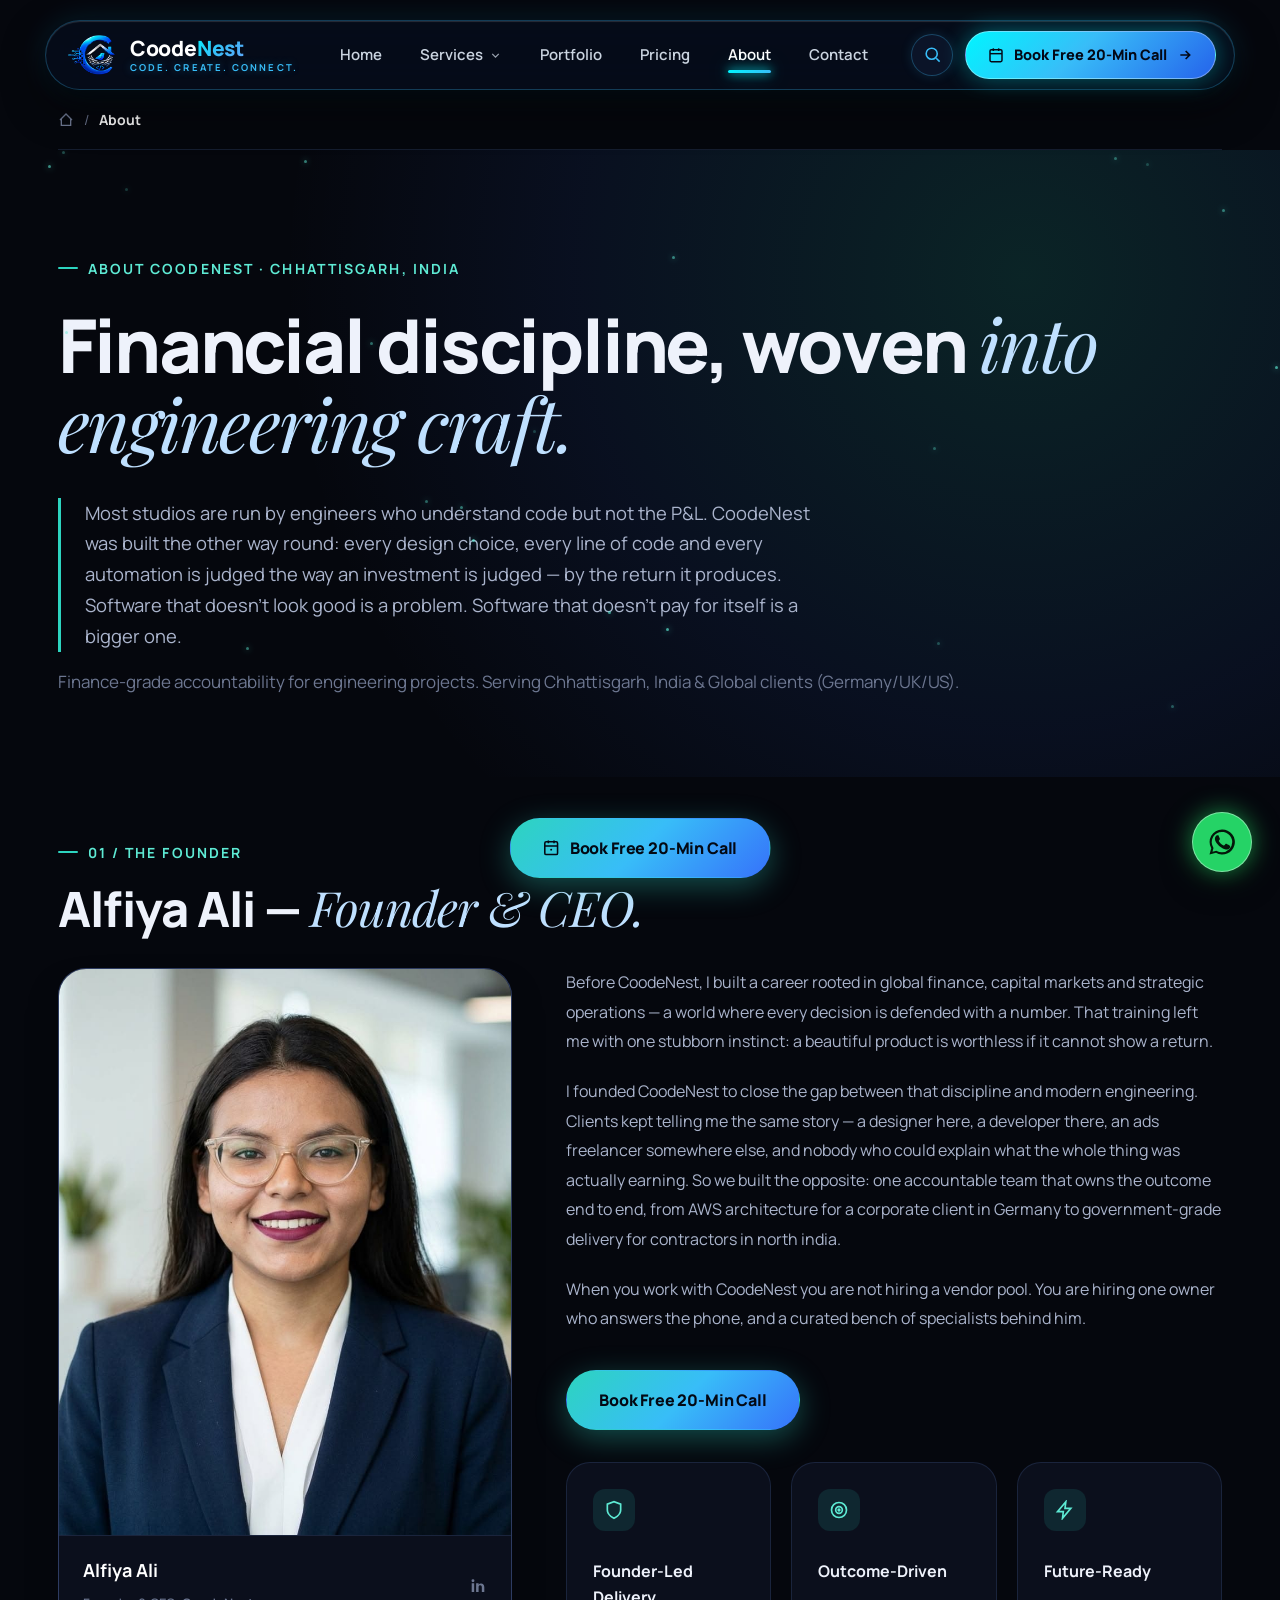
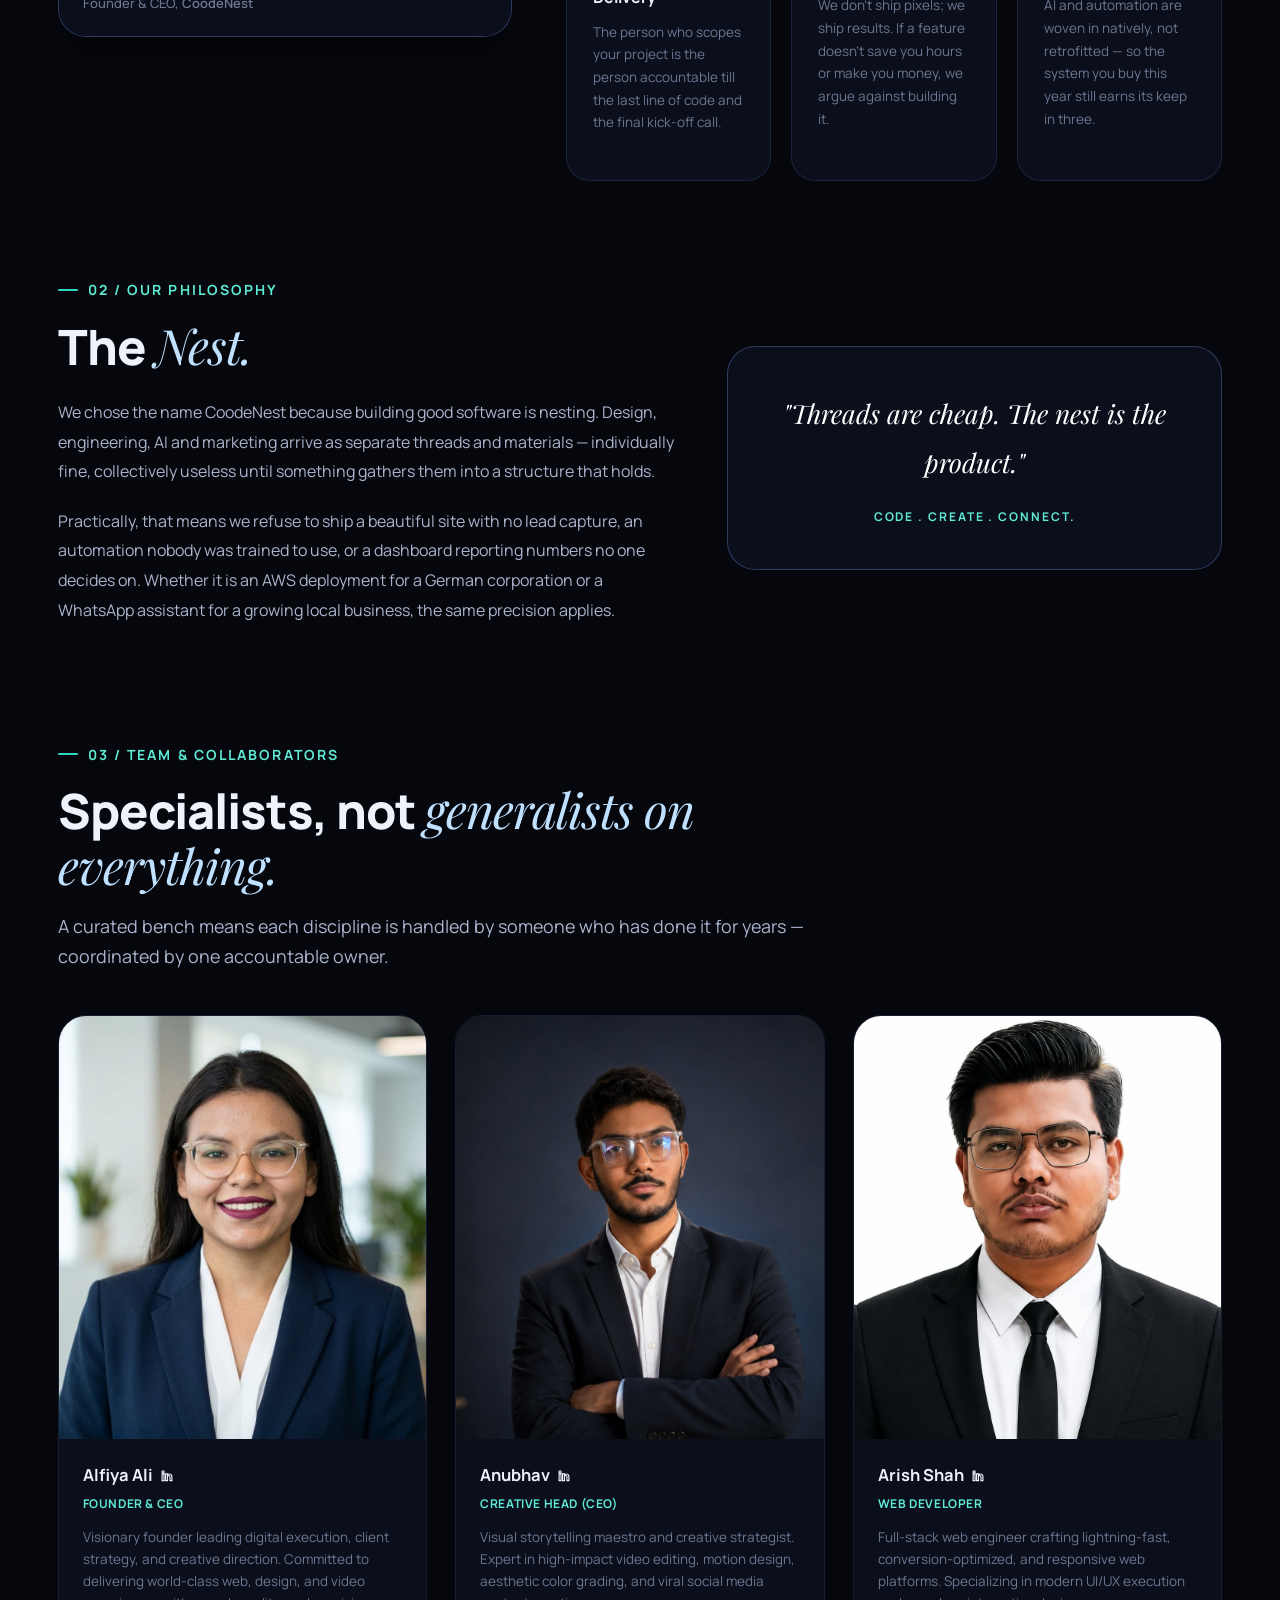
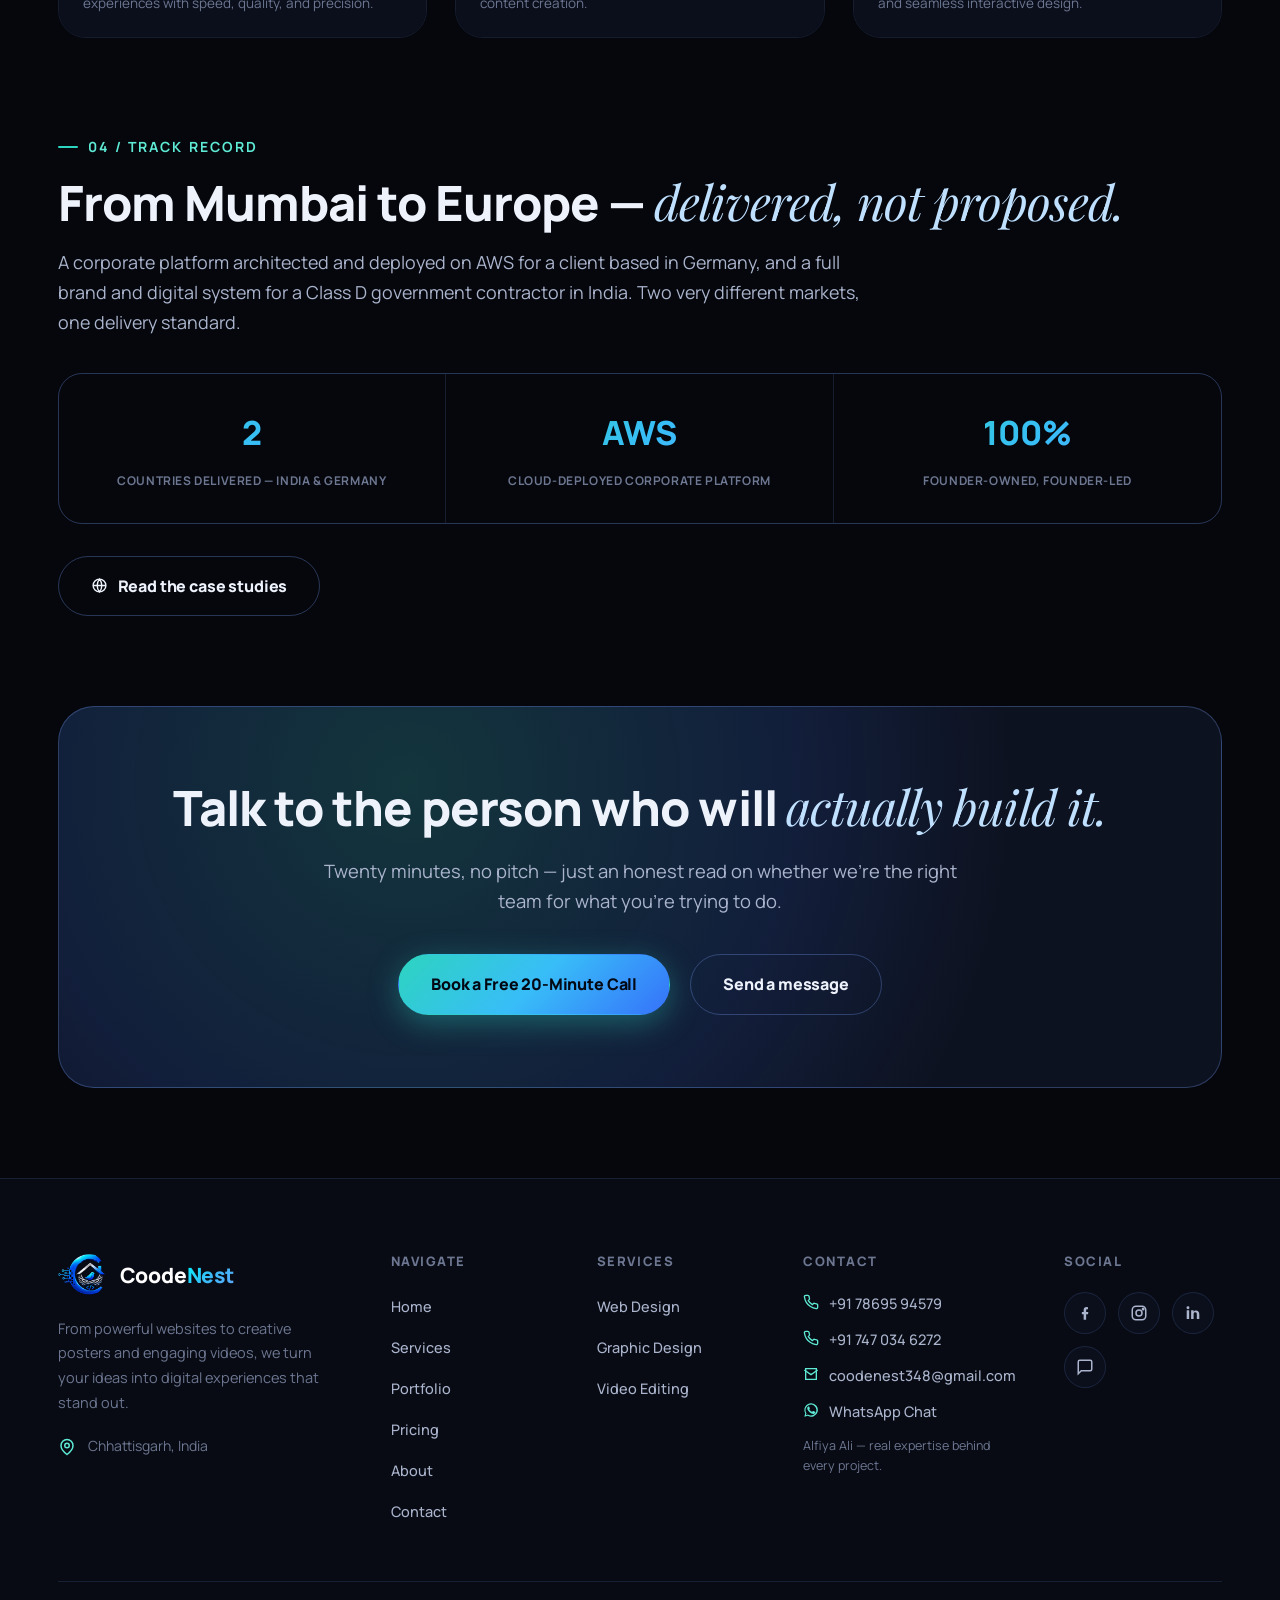
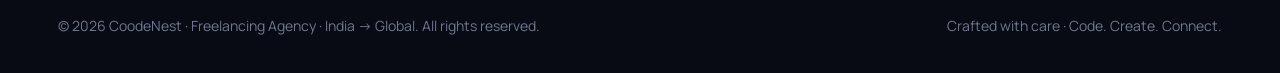
==== about.html @ 44c56052 "feat: complete modern agency website with 3 core services and responsive design" ====
<!DOCTYPE html>
<html lang="en">
<head>
<meta charset="UTF-8">
<meta name="viewport" content="width=device-width, initial-scale=1.0">
<title>About — CoodeNest</title>
<meta name="description" content="Financial discipline, woven into engineering craft. Meet the founder and the team behind CoodeNest.">
<link rel="icon" href="data:image/svg+xml,<svg xmlns=%22http://www.w3.org/2000/svg%22 viewBox=%220 0 120 120%22><circle cx=%2260%22 cy=%2260%22 r=%2254%22 fill=%22%23070b16%22 stroke=%22%233672fa%22 stroke-width=%224%22/><path d=%22M36 62 L60 42 L84 62%22 stroke=%22%23d7e3f7%22 stroke-width=%228%22 fill=%22none%22 stroke-linecap=%22round%22 stroke-linejoin=%22round%22/></svg>">
<link rel="stylesheet" href="css/style.css?v=18.0">
<link rel="stylesheet" href="css/pages.css?v=18.0">
</head>
<body>

<header class="site-header">
  <div class="nav-row">
    <a href="index.html" class="brand">
      <img src="images/navbarcircular-logo.png" alt="CoodeNest Logo" class="brand-logo-img">
      <span class="brand-text">
        <span class="name">Coode<b>Nest</b></span>
        <span class="tagline">CODE. CREATE. CONNECT.</span>
      </span>
    </a>

    <nav class="main-nav">
      <ul>
        <li><a href="index.html" class="nav-link">Home</a></li>

        <li class="has-mega">
          <a href="services.html" class="nav-link">Services
            <svg viewBox="0 0 24 24" fill="none" stroke="currentColor" stroke-width="2.4"><path d="M6 9l6 6 6-6"/></svg>
          </a>
          <div class="mega-panel">
            <div class="mega-grid">
              <a class="mega-item" href="services.html#web-design">
                <span class="ic"><svg viewBox="0 0 24 24" fill="none" stroke="currentColor" stroke-width="2"><rect x="2" y="3" width="20" height="14" rx="2"/><line x1="8" y1="21" x2="16" y2="21"/><line x1="12" y1="17" x2="12" y2="21"/><path d="M7 8h4M7 11h2"/><rect x="14" y="7" width="4" height="6" rx="1"/></svg></span>
                <span class="txt"><strong>Web Design</strong><span>Fast, modern, responsive websites</span></span>
              </a>
              <a class="mega-item" href="services.html#graphic-design">
                <span class="ic"><svg viewBox="0 0 24 24" fill="none" stroke="currentColor" stroke-width="2"><path d="M12 19l7-7 3 3-7 7-3-3z"/><path d="M18 13l-1.5-7.5L2 2l3.5 14.5L13 18l5-5z"/><path d="M2 2l7.586 7.586"/><circle cx="11" cy="11" r="2"/></svg></span>
                <span class="txt"><strong>Graphic Design</strong><span>Logos, banners, posters &amp; branding</span></span>
              </a>
              <a class="mega-item" href="services.html#video-editing">
                <span class="ic"><svg viewBox="0 0 24 24" fill="none" stroke="currentColor" stroke-width="2"><rect x="2" y="4" width="20" height="16" rx="3"/><path d="M2 9h20M2 14h20M7 4v5M12 4v5M17 4v5M10 12l5 3-5 3v-6z"/></svg></span>
                <span class="txt"><strong>Video Editing</strong><span>Reels, YouTube edits &amp; animations</span></span>
              </a>
            </div>
          </div>
        </li>

        <li><a href="portfolio.html" class="nav-link">Portfolio</a></li>
        <li><a href="pricing.html" class="nav-link">Pricing</a></li>

        <li><a href="about.html" class="nav-link active">About</a></li>
        <li><a href="contact.html" class="nav-link">Contact</a></li>
      </ul>
    </nav>

    <div class="nav-actions">
      <button class="icon-btn" data-search-trigger aria-label="Search">
        <svg viewBox="0 0 24 24" fill="none" stroke="currentColor" stroke-width="2"><circle cx="11" cy="11" r="7"/><path d="M21 21l-4.3-4.3"/></svg>
      </button>
      <a href="contact.html#book" class="nav-cta-btn desktop-only" data-book-trigger>
        <svg viewBox="0 0 24 24" fill="none" stroke="currentColor" stroke-width="2.2"><rect x="3" y="4" width="18" height="18" rx="2" ry="2"/><line x1="16" y1="2" x2="16" y2="6"/><line x1="8" y1="2" x2="8" y2="6"/><line x1="3" y1="10" x2="21" y2="10"/></svg>
        <span>Book Free 20-Min Call</span>
        <svg viewBox="0 0 24 24" fill="none" stroke="currentColor" stroke-width="2.5"><path d="M5 12h14M13 6l6 6-6 6"/></svg>
      </a>
      <button class="hamburger" aria-label="Open menu">
        <svg viewBox="0 0 24 24" fill="none" stroke="currentColor" stroke-width="2.2"><path d="M4 7h16M4 12h16M4 17h16"/></svg>
      </button>
    </div>
  </div>
</header>

<!-- Mobile drawer -->
<div class="mobile-drawer">
  <div class="mobile-drawer-panel">
    <div class="flex" style="justify-content:space-between;align-items:center;">
      <span class="brand-text"><span class="name">Coode<b>Nest</b></span></span>
      <button class="close-drawer icon-btn" aria-label="Close menu">
        <svg viewBox="0 0 24 24" fill="none" stroke="currentColor" stroke-width="2.2"><path d="M6 6l12 12M18 6L6 18"/></svg>
      </button>
    </div>
    <ul>
      <li><a href="index.html" class="top-link">Home</a></li>
      <li><a href="services.html" class="top-link">Services</a></li>
      <li><a href="portfolio.html" class="top-link">Portfolio</a></li>
      <li><a href="pricing.html" class="top-link">Pricing</a></li>
      <li><a href="about.html" class="top-link">About</a></li>
      <li><a href="contact.html" class="top-link">Contact</a></li>
    </ul>
    <a href="contact.html#book" class="btn btn-primary btn-block mt-24" data-book-trigger>Book Free 20-Min Call</a>
  </div>
</div>

<!-- Search overlay -->
<div class="search-overlay">
  <div class="search-box">
    <div class="search-input-row">
      <svg viewBox="0 0 24 24" fill="none" stroke="currentColor" stroke-width="2"><circle cx="11" cy="11" r="7"/><path d="M21 21l-4.3-4.3"/></svg>
      <input type="text" placeholder="Search services, pages, pricing…" autocomplete="off">
      <span class="search-esc">Esc</span>
    </div>
    <div class="search-results"></div>
    <div class="search-empty">No results found. Try “pricing” or “services”.</div>
  </div>
</div>


<main>

<div class="container">
  <div class="breadcrumb">
    <a href="index.html"><svg viewBox="0 0 24 24" fill="none" stroke="currentColor" stroke-width="2"><path d="M3 12l9-9 9 9M5 10v10h14V10"/></svg></a>
    <span>/</span>
    <strong>About</strong>
  </div>
</div>

<section class="page-hero">
  <div class="bg-field"></div>
  <div class="container">
    <div class="eyebrow">About CoodeNest · Chhattisgarh, India</div>
    <h1 class="h1">Financial discipline, woven <span class="accent-italic">into engineering craft.</span></h1>
    <blockquote>Most studios are run by engineers who understand code but not the P&amp;L. CoodeNest was built the other way round: every design choice, every line of code and every automation is judged the way an investment is judged — by the return it produces. Software that doesn't look good is a problem. Software that doesn't pay for itself is a bigger one.</blockquote>
    <p class="muted mt-16">Finance-grade accountability for engineering projects. Serving Chhattisgarh, India &amp; Global clients (Germany/UK/US).</p>
  </div>
</section>

<section class="section-pad" style="padding-top:56px;">
  <div class="container">
    <div class="eyebrow">01 / The Founder</div>
    <h2 class="h2 mt-16">Alfiya Ali — <span class="accent-italic">Founder &amp; CEO.</span></h2>

    <div class="founder-block mt-32">
      <div class="founder-photo">
        <img src="images/founder-ceo.jpeg?v=2" alt="Alfiya Ali — Founder &amp; CEO" class="founder-img">
        <div class="cap">
          <div>
            <strong>Alfiya Ali</strong>
            <span>Founder &amp; CEO, <span style="color:var(--brand-primary); font-weight:600;">CoodeNest</span></span>
          </div>
          <a href="#" aria-label="LinkedIn Profile" style="color:var(--text-mute); display:inline-flex; align-items:center;">
            <svg width="18" height="18" viewBox="0 0 24 24" fill="currentColor"><path d="M6.9 8.4H3.6V20h3.3zM5.3 3a1.9 1.9 0 100 3.9A1.9 1.9 0 005.3 3zM20.4 20v-6.4c0-3.4-1.8-5-4.3-5a3.7 3.7 0 00-3.3 1.8V8.4H9.5S9.6 9.6 9.5 20h3.3v-6.5c0-.3 0-.7.1-.9.3-.7 1-1.5 2.1-1.5 1.5 0 2.1 1.1 2.1 2.8V20z"/></svg>
          </a>
        </div>
      </div>

      <div class="founder-copy">
        <p>Before CoodeNest, I built a career rooted in global finance, capital markets and strategic operations — a world where every decision is defended with a number. That training left me with one stubborn instinct: a beautiful product is worthless if it cannot show a return.</p>
        <p>I founded CoodeNest to close the gap between that discipline and modern engineering. Clients kept telling me the same story — a designer here, a developer there, an ads freelancer somewhere else, and nobody who could explain what the whole thing was actually earning. So we built the opposite: one accountable team that owns the outcome end to end, from AWS architecture for a corporate client in Germany to government-grade delivery for contractors in north india.</p>
        <p>When you work with CoodeNest you are not hiring a vendor pool. You are hiring one owner who answers the phone, and a curated bench of specialists behind him.</p>

        <a href="contact.html#book" class="btn btn-primary mt-16" data-book-trigger>Book Free 20-Min Call</a>

        <div class="founder-mini-cards">
          <div class="card">
            <div class="ic"><svg viewBox="0 0 24 24" fill="none" stroke="currentColor" stroke-width="2"><path d="M12 22s8-4 8-10V5l-8-3-8 3v7c0 6 8 10 8 10z"/></svg></div>
            <h5>Founder-Led Delivery</h5>
            <p>The person who scopes your project is the person accountable till the last line of code and the final kick-off call.</p>
          </div>
          <div class="card">
            <div class="ic"><svg viewBox="0 0 24 24" fill="none" stroke="currentColor" stroke-width="2"><circle cx="12" cy="12" r="9"/><circle cx="12" cy="12" r="4"/><circle cx="12" cy="12" r="1"/></svg></div>
            <h5>Outcome-Driven</h5>
            <p>We don't ship pixels; we ship results. If a feature doesn't save you hours or make you money, we argue against building it.</p>
          </div>
          <div class="card">
            <div class="ic"><svg viewBox="0 0 24 24" fill="none" stroke="currentColor" stroke-width="2"><path d="M13 2L3 14h7l-1 8 10-12h-7l1-8z"/></svg></div>
            <h5>Future-Ready</h5>
            <p>AI and automation are woven in natively, not retrofitted — so the system you buy this year still earns its keep in three.</p>
          </div>
        </div>
      </div>
    </div>
  </div>
</section>

<section class="section-pad" style="padding-top:0;">
  <div class="container">
    <div class="loom-block">
      <div>
        <div class="eyebrow">02 / Our Philosophy</div>
        <h2 class="h2 mt-16">The <span class="accent-italic">Nest.</span></h2>
        <p class="mt-24">We chose the name CoodeNest because building good software is nesting. Design, engineering, AI and marketing arrive as separate threads and materials — individually fine, collectively useless until something gathers them into a structure that holds.</p>
        <p>Practically, that means we refuse to ship a beautiful site with no lead capture, an automation nobody was trained to use, or a dashboard reporting numbers no one decides on. Whether it is an AWS deployment for a German corporation or a WhatsApp assistant for a growing local business, the same precision applies.</p>
      </div>
      <div class="philosophy-quote">
        <p>"Threads are cheap. The nest is the product."</p>
        <div class="tagline">Code . Create . Connect.</div>
      </div>
    </div>
  </div>
</section>

<section class="section-pad" style="padding-top:0;">
  <div class="container">
    <div class="eyebrow">03 / Team &amp; Collaborators</div>
    <h2 class="h2 mt-16" style="max-width:760px;">Specialists, not <span class="accent-italic">generalists on everything.</span></h2>
    <p class="lead mt-16">A curated bench means each discipline is handled by someone who has done it for years — coordinated by one accountable owner.</p>

    <div class="team-grid">
      <!-- Member 1: Alfiya Ali -->
      <div class="team-card">
        <img src="images/team-alfiya.jpeg?v=2" alt="Alfiya Ali — Founder &amp; CEO" loading="lazy">
        <div class="info">
          <strong>Alfiya Ali
            <svg width="14" height="14" viewBox="0 0 24 24" fill="none" stroke="currentColor" stroke-width="2" style="display:inline; vertical-align:-2px; margin-left:4px;"><path d="M6.9 8.4H3.6V20h3.3zM5.3 3a1.9 1.9 0 100 3.9A1.9 1.9 0 005.3 3zM20.4 20v-6.4c0-3.4-1.8-5-4.3-5a3.7 3.7 0 00-3.3 1.8V8.4H9.5S9.6 9.6 9.5 20h3.3v-6.5c0-.3 0-.7.1-.9.3-.7 1-1.5 2.1-1.5 1.5 0 2.1 1.1 2.1 2.8V20z"/></svg>
          </strong>
          <span class="role">Founder &amp; CEO</span>
          <p>Visionary founder leading digital execution, client strategy, and creative direction. Committed to delivering world-class web, design, and video experiences with speed, quality, and precision.</p>
        </div>
      </div>

      <!-- Member 2: Anubhav -->
      <div class="team-card">
        <img src="images/team-anubhav.jpeg?v=2" alt="Anubhav — Creative Head (CEO)" loading="lazy">
        <div class="info">
          <strong>Anubhav
            <svg width="14" height="14" viewBox="0 0 24 24" fill="none" stroke="currentColor" stroke-width="2" style="display:inline; vertical-align:-2px; margin-left:4px;"><path d="M6.9 8.4H3.6V20h3.3zM5.3 3a1.9 1.9 0 100 3.9A1.9 1.9 0 005.3 3zM20.4 20v-6.4c0-3.4-1.8-5-4.3-5a3.7 3.7 0 00-3.3 1.8V8.4H9.5S9.6 9.6 9.5 20h3.3v-6.5c0-.3 0-.7.1-.9.3-.7 1-1.5 2.1-1.5 1.5 0 2.1 1.1 2.1 2.8V20z"/></svg>
          </strong>
          <span class="role">Creative Head (CEO)</span>
          <p>Visual storytelling maestro and creative strategist. Expert in high-impact video editing, motion design, aesthetic color grading, and viral social media content creation.</p>
        </div>
      </div>

      <!-- Member 3: Arish Shah -->
      <div class="team-card">
        <img src="images/team-arish.jpeg?v=2" alt="Arish Shah — Web Developer" loading="lazy">
        <div class="info">
          <strong>Arish Shah
            <svg width="14" height="14" viewBox="0 0 24 24" fill="none" stroke="currentColor" stroke-width="2" style="display:inline; vertical-align:-2px; margin-left:4px;"><path d="M6.9 8.4H3.6V20h3.3zM5.3 3a1.9 1.9 0 100 3.9A1.9 1.9 0 005.3 3zM20.4 20v-6.4c0-3.4-1.8-5-4.3-5a3.7 3.7 0 00-3.3 1.8V8.4H9.5S9.6 9.6 9.5 20h3.3v-6.5c0-.3 0-.7.1-.9.3-.7 1-1.5 2.1-1.5 1.5 0 2.1 1.1 2.1 2.8V20z"/></svg>
          </strong>
          <span class="role">Web Developer</span>
          <p>Full-stack web engineer crafting lightning-fast, conversion-optimized, and responsive web platforms. Specializing in modern UI/UX execution and seamless interactive design.</p>
        </div>
      </div>
    </div>
  </div>
</section>

<section class="section-pad" style="padding-top:0;">
  <div class="container">
    <div class="eyebrow">04 / Track Record</div>
    <h2 class="h2 mt-16">From Mumbai to Europe — <span class="accent-italic">delivered, not proposed.</span></h2>
    <p class="lead mt-16">A corporate platform architected and deployed on AWS for a client based in Germany, and a full brand and digital system for a Class D government contractor in India. Two very different markets, one delivery standard.</p>

    <div class="track-stats">
      <div class="cell"><div class="num">2</div><div class="lbl">Countries Delivered — India &amp; Germany</div></div>
      <div class="cell"><div class="num">AWS</div><div class="lbl">Cloud-Deployed Corporate Platform</div></div>
      <div class="cell"><div class="num">100%</div><div class="lbl">Founder-Owned, Founder-Led</div></div>
    </div>

    <a href="portfolio.html" class="btn btn-secondary mt-32">
      <svg width="15" height="15" viewBox="0 0 24 24" fill="none" stroke="currentColor" stroke-width="2"><circle cx="12" cy="12" r="9"/><path d="M3 12h18M12 3a14 14 0 010 18 14 14 0 010-18z"/></svg>
      Read the case studies
    </a>
  </div>
</section>

<section class="section-pad" style="padding-top:0;">
  <div class="container">
    <div class="cta-band">
      <h2 class="h2">Talk to the person who will <span class="accent-italic">actually build it.</span></h2>
      <p>Twenty minutes, no pitch — just an honest read on whether we're the right team for what you're trying to do.</p>
      <div class="actions">
        <a href="contact.html#book" class="btn btn-primary" data-book-trigger>Book a Free 20-Minute Call</a>
        <a href="contact.html" class="btn btn-secondary">Send a message</a>
      </div>
    </div>
  </div>
</section>

</main>


<footer class="site-footer">
  <div class="container">
    <div class="footer-grid">
      <div class="footer-brand">
        <a href="index.html" class="brand">
          <img src="images/navbarcircular-logo.png" alt="CoodeNest Logo" class="brand-logo-img">
          <span class="brand-text"><span class="name">Coode<b>Nest</b></span></span>
        </a>
        <p>From powerful websites to creative posters and engaging videos, we turn your ideas into digital experiences that stand out.</p>
        <div class="addr">
          <svg viewBox="0 0 24 24" fill="none" stroke="currentColor" stroke-width="2"><path d="M20 10c0 6-8 12-8 12s-8-6-8-12a8 8 0 0116 0z"/><circle cx="12" cy="10" r="3"/></svg>
          <span>Chhattisgarh, India</span>
        </div>
      </div>

      <div class="footer-col">
        <h4>Navigate</h4>
        <ul>
          <li><a href="index.html">Home</a></li>
          <li><a href="services.html">Services</a></li>
          <li><a href="portfolio.html">Portfolio</a></li>
          <li><a href="pricing.html">Pricing</a></li>
          <li><a href="about.html">About</a></li>
          <li><a href="contact.html">Contact</a></li>
        </ul>
      </div>

      <div class="footer-col">
        <h4>Services</h4>
        <ul>
          <li><a href="services.html#web-design">Web Design</a></li>
          <li><a href="services.html#graphic-design">Graphic Design</a></li>
          <li><a href="services.html#video-editing">Video Editing</a></li>
        </ul>
      </div>

      <div class="footer-col">
        <h4>Contact</h4>
        <div class="contact-line">
          <svg viewBox="0 0 24 24" fill="none" stroke="currentColor" stroke-width="2"><path d="M22 16.9v3a2 2 0 01-2.2 2 19.8 19.8 0 01-8.6-3.1 19.5 19.5 0 01-6-6 19.8 19.8 0 01-3.1-8.7A2 2 0 014.1 2h3a2 2 0 012 1.7c.1.9.3 1.8.6 2.7a2 2 0 01-.4 2.1L8 9.9a16 16 0 006 6l1.4-1.4a2 2 0 012.1-.4c.9.3 1.8.5 2.7.6a2 2 0 011.8 2.2z"/></svg>
          <a href="tel:+917869594579">+91 78695 94579</a>
        </div>
        <div class="contact-line">
          <svg viewBox="0 0 24 24" fill="none" stroke="currentColor" stroke-width="2"><path d="M22 16.9v3a2 2 0 01-2.2 2 19.8 19.8 0 01-8.6-3.1 19.5 19.5 0 01-6-6 19.8 19.8 0 01-3.1-8.7A2 2 0 014.1 2h3a2 2 0 012 1.7c.1.9.3 1.8.6 2.7a2 2 0 01-.4 2.1L8 9.9a16 16 0 006 6l1.4-1.4a2 2 0 012.1-.4c.9.3 1.8.5 2.7.6a2 2 0 011.8 2.2z"/></svg>
          <a href="tel:+917470346272">+91 747 034 6272</a>
        </div>
        <div class="contact-line">
          <svg viewBox="0 0 24 24" fill="none" stroke="currentColor" stroke-width="2"><path d="M4 4h16v16H4z"/><path d="M22 6l-10 7L2 6"/></svg>
          <a href="mailto:coodenest348@gmail.com">coodenest348@gmail.com</a>
        </div>
        <div class="contact-line">
          <svg viewBox="0 0 24 24" fill="currentColor"><path d="M17.5 14.4c-.3-.1-1.7-.9-2-1s-.5-.1-.7.1-.8 1-.9 1.1-.3.2-.6.1a7.6 7.6 0 01-2.2-1.4 8.4 8.4 0 01-1.6-2c-.2-.3 0-.5.1-.6l.4-.5.3-.4a.5.5 0 000-.5c-.1-.1-.7-1.6-.9-2.2s-.5-.5-.7-.5h-.6a1.1 1.1 0 00-.8.4 3.4 3.4 0 00-1 2.5 5.9 5.9 0 001.3 3.2 13.4 13.4 0 005.1 4.5c.7.3 1.3.5 1.7.6a4.1 4.1 0 001.9.1 3.1 3.1 0 002-1.4 2.5 2.5 0 00.2-1.4c-.1-.1-.3-.2-.6-.3z"/><path d="M12 2a10 10 0 00-8.6 15L2 22l5.2-1.4A10 10 0 1012 2zm0 18.2a8.2 8.2 0 01-4.2-1.1l-.3-.2-3.1.8.8-3-.2-.3A8.2 8.2 0 1120.2 12 8.2 8.2 0 0112 20.2z"/></svg>
          <a href="https://wa.me/917869594579?text=Hi%20CoodeNest%2C%20I%20am%20interested%20in%20your%20services.%20Please%20share%20more%20details." target="_blank" rel="noopener noreferrer" data-wa-text="Hi CoodeNest, I am interested in your services. Please share more details.">WhatsApp Chat</a>
        </div>
        <p class="contact-note">Alfiya Ali — real expertise behind every project.</p>
      </div>

      <div class="footer-col">
        <h4>Social</h4>
        <div class="social-row">
          <a href="#" aria-label="Facebook"><svg viewBox="0 0 24 24" fill="currentColor"><path d="M13.5 21v-7.5H16l.4-3H13.5V8.4c0-.9.2-1.5 1.5-1.5H16V4.2A20 20 0 0013.9 4c-2.2 0-3.7 1.3-3.7 3.9v2.6H7.8v3h2.4V21z"/></svg></a>
          <a href="#" aria-label="Instagram"><svg viewBox="0 0 24 24" fill="none" stroke="currentColor" stroke-width="2"><rect x="3" y="3" width="18" height="18" rx="5"/><circle cx="12" cy="12" r="4"/><circle cx="17.5" cy="6.5" r="1"/></svg></a>
          <a href="#" aria-label="LinkedIn"><svg viewBox="0 0 24 24" fill="currentColor"><path d="M6.9 8.4H3.6V20h3.3zM5.3 3a1.9 1.9 0 100 3.9A1.9 1.9 0 005.3 3zM20.4 20v-6.4c0-3.4-1.8-5-4.3-5a3.7 3.7 0 00-3.3 1.8V8.4H9.5S9.6 9.6 9.5 20h3.3v-6.5c0-.3 0-.7.1-.9.3-.7 1-1.5 2.1-1.5 1.5 0 2.1 1.1 2.1 2.8V20z"/></svg></a>
          <a href="https://wa.me/917869594579?text=Hi%20CoodeNest%2C%20I%20am%20interested%20in%20your%20services.%20Please%20share%20more%20details." target="_blank" rel="noopener noreferrer" data-wa-text="Hi CoodeNest, I am interested in your services. Please share more details." aria-label="Chat"><svg viewBox="0 0 24 24" fill="none" stroke="currentColor" stroke-width="2"><path d="M21 15a2 2 0 01-2 2H7l-4 4V5a2 2 0 012-2h14a2 2 0 012 2z"/></svg></a>
        </div>
      </div>
    </div>

    <div class="footer-bottom">
      <span>© 2026 CoodeNest · Freelancing Agency · India → Global. All rights reserved.</span>
      <span>Crafted with care · Code. Create. Connect.</span>
    </div>
  </div>
</footer>

<div class="floating-book">
  <a href="contact.html#book" class="btn btn-primary" data-book-trigger>
    <svg viewBox="0 0 24 24" fill="none" stroke="currentColor" stroke-width="2.2"><rect x="3" y="4" width="18" height="18" rx="2"/><path d="M16 2v4M8 2v4M3 10h18"/><circle cx="12" cy="15" r="1.4" fill="currentColor" stroke="none"/></svg>
    Book Free 20-Min Call
  </a>
</div>

<div class="floating-chat-cluster">
  <a href="https://wa.me/917869594579?text=Hi%20CoodeNest%2C%20I%20am%20interested%20in%20your%20services.%20Please%20share%20more%20details." target="_blank" rel="noopener noreferrer" class="fab whatsapp-fab" data-wa-text="Hi CoodeNest, I am interested in your services. Please share more details." aria-label="WhatsApp">
    <svg viewBox="0 0 24 24" fill="currentColor"><path d="M17.5 14.4c-.3-.1-1.7-.9-2-1s-.5-.1-.7.1-.8 1-.9 1.1-.3.2-.6.1a7.6 7.6 0 01-2.2-1.4 8.4 8.4 0 01-1.6-2c-.2-.3 0-.5.1-.6l.4-.5.3-.4a.5.5 0 000-.5c-.1-.1-.7-1.6-.9-2.2s-.5-.5-.7-.5h-.6a1.1 1.1 0 00-.8.4 3.4 3.4 0 00-1 2.5 5.9 5.9 0 001.3 3.2 13.4 13.4 0 005.1 4.5c.7.3 1.3.5 1.7.6a4.1 4.1 0 001.9.1 3.1 3.1 0 002-1.4 2.5 2.5 0 00.2-1.4c-.1-.1-.3-.2-.6-.3z"/><path d="M12 2a10 10 0 00-8.6 15L2 22l5.2-1.4A10 10 0 1012 2zm0 18.2a8.2 8.2 0 01-4.2-1.1l-.3-.2-3.1.8.8-3-.2-.3A8.2 8.2 0 1120.2 12 8.2 8.2 0 0112 20.2z"/></svg>
  </a>
</div>


<div class="modal-overlay" id="bookingModal">
  <div class="modal-box">
    <div id="bookingFormWrap">
      <div class="modal-head">
        <div>
          <h3>Book Your Free 20-Min Call</h3>
          <p class="modal-sub">No sales pitch — just a focused conversation to map your next move.</p>
        </div>
        <button class="modal-close" data-book-close aria-label="Close">
          <svg viewBox="0 0 24 24" fill="none" stroke="currentColor" stroke-width="2.2"><path d="M6 6l12 12M18 6L6 18"/></svg>
        </button>
      </div>

      <a href="#" class="btn btn-secondary btn-block" data-wa-text="Hi CoodeNest, I'd like to book a free 20-min call. Here are my details:">
        <svg viewBox="0 0 24 24" fill="currentColor"><path d="M17.5 14.4c-.3-.1-1.7-.9-2-1s-.5-.1-.7.1-.8 1-.9 1.1-.3.2-.6.1a7.6 7.6 0 01-2.2-1.4 8.4 8.4 0 01-1.6-2c-.2-.3 0-.5.1-.6l.4-.5.3-.4a.5.5 0 000-.5c-.1-.1-.7-1.6-.9-2.2s-.5-.5-.7-.5h-.6a1.1 1.1 0 00-.8.4 3.4 3.4 0 00-1 2.5 5.9 5.9 0 001.3 3.2 13.4 13.4 0 005.1 4.5c.7.3 1.3.5 1.7.6a4.1 4.1 0 001.9.1 3.1 3.1 0 002-1.4 2.5 2.5 0 00.2-1.4c-.1-.1-.3-.2-.6-.3z"/><path d="M12 2a10 10 0 00-8.6 15L2 22l5.2-1.4A10 10 0 1012 2zm0 18.2a8.2 8.2 0 01-4.2-1.1l-.3-.2-3.1.8.8-3-.2-.3A8.2 8.2 0 1120.2 12 8.2 8.2 0 0112 20.2z"/></svg>
        Continue on WhatsApp instead
      </a>

      <div class="form-divider-or">or fill the form</div>

      <form id="bookingForm">
        <div class="form-row">
          <label for="bk-name">Full name</label>
          <input type="text" id="bk-name" name="name" placeholder="Your name" required>
        </div>
        <div class="form-two-col">
          <div class="form-row">
            <label for="bk-email">Email</label>
            <input type="email" id="bk-email" name="email" placeholder="you@company.com" required>
          </div>
          <div class="form-row">
            <label for="bk-phone">Phone / WhatsApp</label>
            <input type="tel" id="bk-phone" name="phone" placeholder="+91 00000 00000" required>
          </div>
        </div>
        <div class="form-two-col">
          <div class="form-row">
            <label for="bk-date">Preferred date</label>
            <input type="date" id="bk-date" name="date" required>
          </div>
          <div class="form-row">
            <label for="bk-time">Preferred time</label>
            <input type="time" id="bk-time" name="time" required>
          </div>
        </div>
        <div class="form-row">
          <label for="bk-msg">What's on your mind? (optional)</label>
          <textarea id="bk-msg" name="message" placeholder="A line or two about your business or project…"></textarea>
        </div>
        <button type="submit" class="btn btn-primary btn-block">
          Confirm Booking Request
          <svg viewBox="0 0 24 24" fill="none" stroke="currentColor" stroke-width="2.4"><path d="M5 12h14M13 6l6 6-6 6"/></svg>
        </button>
      </form>
    </div>

    <div class="form-success" id="bookingSuccess">
      <div class="check-circle">
        <svg viewBox="0 0 24 24" fill="none" stroke="currentColor" stroke-width="2.6"><path d="M20 6L9 17l-5-5"/></svg>
      </div>
      <h4>Request received.</h4>
      <p>We'll confirm your slot by email/WhatsApp shortly. Talk soon.</p>
      <button class="btn btn-secondary mt-24" data-book-close>Close</button>
    </div>
  </div>
</div>


<script src="js/main.js"></script>
</body>
</html>
---- css/style.css ----
/* ============================================================
   CoodeNest — Design System
   Code. Create. Connect.
   ============================================================ */

@import url('https://fonts.googleapis.com/css2?family=Manrope:wght@400;500;600;700;800&family=Playfair+Display:ital@1&family=JetBrains+Mono:wght@400;500&display=swap');

:root{
  /* ---- Color tokens ---- */
  --bg:            #05070d;
  --bg-soft:       #080b14;
  --bg-elevated:   #0d1220;
  --bg-card:       #0b0f1c;
  --border:        rgba(122,162,255,0.14);
  --border-strong: rgba(122,162,255,0.30);

  --text:          #eef2fb;
  --text-dim:      #aab4cc;
  --text-mute:     #6d7791;

  --blue-100:      #dbe8ff;
  --blue-300:      #8fb8ff;
  --blue-400:      #5b95ff;
  --blue-500:      #3672fa;
  --blue-600:      #2457dd;
  --blue-700:      #173da3;

  --teal-300:      #5eead4;
  --teal-400:      #2dd4bf;
  --teal-500:      #14b8a6;
  --cyan-400:      #38bdf8;
  --cyan-500:      #0ea5e9;

  --accent:        var(--teal-400);
  --accent-light:  var(--teal-300);
  --accent-dim:    var(--blue-700);
  --accent-ice:    #bfe0ff;

  --gradient-brand: linear-gradient(135deg, #2dd4bf 0%, #38bdf8 50%, #3672fa 100%);
  --gradient-text:  linear-gradient(135deg, #2dd4bf 0%, #38bdf8 55%, #60a5fa 100%);
  --gradient-blue:  linear-gradient(135deg, #7fb4ff 0%, #3672fa 55%, #1a48c9 100%);
  --gradient-glow:  radial-gradient(circle, rgba(45,212,191,0.25) 0%, rgba(54,114,250,0.12) 40%, rgba(5,7,13,0) 70%);

  /* ---- Type ---- */
  --font-display: 'Manrope', system-ui, -apple-system, BlinkMacSystemFont, 'Segoe UI', Roboto, sans-serif;
  --font-accent:  'Playfair Display', Georgia, serif;
  --font-mono:    'JetBrains Mono', ui-monospace, monospace;

  /* ---- Spacing / radius ---- */
  --radius-sm: 10px;
  --radius-md: 16px;
  --radius-lg: 24px;
  --radius-pill: 999px;
  --container: 1520px;

  --shadow-glow: 0 0 70px rgba(45,212,191,0.15), 0 0 100px rgba(54,114,250,0.12);
}

*, *::before, *::after{ box-sizing: border-box; }
html{ scroll-behavior: smooth; }
body{
  margin:0;
  background: var(--bg);
  color: var(--text);
  font-family: var(--font-display);
  font-size: 17px;
  line-height: 1.65;
  -webkit-font-smoothing: antialiased;
  -moz-osx-font-smoothing: grayscale;
  overflow-x: hidden;
  width: 100%;
}
img{ max-width:100%; display:block; }
a{ color:inherit; text-decoration:none; }
button{ font-family:inherit; cursor:pointer; }
ul{ margin:0; padding:0; list-style:none; }
h1,h2,h3,h4,p{ margin:0; }

.container{
  width: 100%;
  max-width: var(--container);
  margin: 0 auto;
  padding: 0 clamp(24px, 4.5vw, 64px);
}

::selection{ background: var(--teal-400); color:#040a14; }

/* Focus visibility */
a:focus-visible, button:focus-visible, input:focus-visible, textarea:focus-visible, select:focus-visible{
  outline: 2px solid var(--accent-light);
  outline-offset: 3px;
  border-radius: 4px;
}

@media (prefers-reduced-motion: reduce){
  *{ animation-duration: 0.001ms !important; transition-duration: 0.001ms !important; }
  html{ scroll-behavior:auto; }
}

/* ============================================================
   Background texture — starfield dots & ambient glows
   ============================================================ */
.bg-field{
  position:absolute; inset:0;
  pointer-events:none;
  overflow:hidden;
  z-index:0;
}
.bg-field span{
  position:absolute;
  width:3px; height:3px;
  border-radius:50%;
  background: var(--accent-light);
  opacity:.55;
  box-shadow: 0 0 6px var(--accent-light);
  animation: twinkle 4s ease-in-out infinite;
}
@keyframes twinkle{
  0%,100%{ opacity:.15; }
  50%{ opacity:.75; }
}

/* ============================================================
   Typography helpers
   ============================================================ */
.eyebrow{
  display:inline-flex;
  align-items:center;
  gap:10px;
  font-size:14px;
  font-weight:700;
  letter-spacing:.15em;
  color: var(--teal-300);
  text-transform: uppercase;
}
.eyebrow::before{
  content:"";
  width:20px; height:2px;
  background: var(--teal-400);
  border-radius: 2px;
}

.accent-italic{
  font-family: var(--font-accent);
  font-style: italic;
  font-weight: 400;
  color: var(--accent-ice);
}

.h1{
  font-size: clamp(3.2rem, 5.8vw, 5.6rem);
  font-weight: 800;
  line-height: 1.05;
  letter-spacing: -0.03em;
}
.h2{
  font-size: clamp(2.3rem, 3.8vw, 3.6rem);
  font-weight: 800;
  line-height: 1.12;
  letter-spacing: -0.02em;
}
.h3{
  font-size: clamp(1.5rem, 2.2vw, 2.1rem);
  font-weight: 700;
  line-height: 1.25;
}
.lead{
  font-size: clamp(1.12rem, 1.4vw, 1.32rem);
  color: var(--text-dim);
  line-height: 1.68;
  max-width: 820px;
}
.muted{ color: var(--text-mute); }

/* ============================================================
   Buttons
   ============================================================ */
.btn{
  display:inline-flex;
  align-items:center;
  justify-content:center;
  gap:10px;
  padding: 16px 32px;
  border-radius: var(--radius-pill);
  font-weight: 800;
  font-size: 16px;
  letter-spacing: -0.01em;
  border: 1px solid transparent;
  transition: transform .18s ease, box-shadow .18s ease, background .18s ease, border-color .18s ease, opacity .18s ease;
  white-space:nowrap;
}
.btn svg{ width:17px; height:17px; flex-shrink:0; }
.btn-primary{
  background: var(--gradient-brand);
  color: #030914;
  box-shadow: 0 8px 30px rgba(45,212,191,0.35);
}
.btn-primary:hover{
  transform: translateY(-2px);
  box-shadow: 0 14px 40px rgba(45,212,191,0.55);
}
.btn-secondary{
  background: transparent;
  border-color: var(--border-strong);
  color: var(--text);
}
.btn-secondary:hover{
  border-color: var(--teal-400);
  background: rgba(45,212,191,0.08);
}
.btn-ghost-link{
  font-weight: 700;
  font-size: 16px;
  color: var(--text);
  display:inline-flex; align-items:center; gap:8px;
  border-bottom: 1px solid transparent;
  transition: color .2s ease, transform .2s ease;
}
.btn-ghost-link:hover{ color: var(--teal-300); transform: translateX(3px); }
.btn-sm{ padding: 11px 22px; font-size:14px; }
.btn-block{ width:100%; }

/* ============================================================
   Top Announcement Bar / Ticker
   ============================================================ */
.marquee-strip{
  background: rgba(6, 12, 26, 0.95);
  border-bottom: 1px solid rgba(56, 189, 248, 0.2);
  overflow:hidden;
  position:relative;
  height:44px;
  display:flex;
  align-items:center;
  backdrop-filter: blur(12px);
  z-index: 210;
}
.marquee-strip .live-tag{
  flex-shrink:0;
  display:flex; align-items:center; gap:8px;
  padding: 0 20px;
  font-size:12px; font-weight:800; letter-spacing:.12em;
  color:#ff4757;
  border-right:1px solid rgba(56, 189, 248, 0.2);
  height:100%;
  z-index:2;
  background: rgba(6, 12, 26, 0.98);
}
.marquee-strip .live-tag .dot{
  width:8px;height:8px;border-radius:50%;background:#ff4757;
  box-shadow: 0 0 10px #ff4757;
  animation: pulse-dot 1.4s ease-in-out infinite;
}
@keyframes pulse-dot{ 0%,100%{opacity:1; transform: scale(1);} 50%{opacity:.4; transform: scale(0.85);} }
.marquee-track{
  display:flex;
  align-items: center;
  white-space:nowrap;
  animation: marquee 32s linear infinite;
}
.marquee-track span{
  display:inline-flex;
  align-items:center;
  gap:10px;
  padding:0 24px;
  font-size:13.5px;
  color: #cbd5e1;
  font-weight:600;
  position: relative;
}
.marquee-track span::after{
  content:"|";
  color: rgba(56, 189, 248, 0.35);
  margin-left: 24px;
  font-weight: 300;
}
@keyframes marquee{
  0%{ transform: translateX(0); }
  100%{ transform: translateX(-50%); }
}
.marquee-cta{
  flex-shrink:0;
  background: linear-gradient(135deg, #00f5ff 0%, #38bdf8 50%, #2563eb 100%);
  color:#030914;
  font-size:12.5px;
  font-weight:800;
  padding: 7px 18px;
  border-radius: var(--radius-pill);
  margin-right:18px;
  z-index:2;
  box-shadow: 0 0 15px rgba(0, 245, 255, 0.35);
  transition: transform .18s ease, box-shadow .18s ease;
}
.marquee-cta:hover{ transform: scale(1.04); box-shadow: 0 0 25px rgba(0, 245, 255, 0.6); }

/* ============================================================
   Navbar — Floating Glass Capsule
   ============================================================ */
header.site-header{
  position: sticky;
  top: 0;
  z-index: 200;
  background: transparent;
  padding: 20px clamp(16px, 3.5vw, 48px) 0;
  pointer-events: none;
}
.marquee-strip{
  display: none !important;
}
.nav-row{
  display:flex;
  align-items:center;
  justify-content:space-between;
  padding: 10px 18px 10px 22px;
  max-width: var(--container);
  margin:0 auto;
  gap: 24px;
  width: 100%;
  background: rgba(7, 13, 28, 0.82);
  backdrop-filter: blur(24px) saturate(180%);
  -webkit-backdrop-filter: blur(24px) saturate(180%);
  border: 1px solid rgba(56, 189, 248, 0.28);
  border-radius: var(--radius-pill);
  box-shadow: 0 16px 40px rgba(0, 0, 0, 0.65), 0 0 30px rgba(14, 165, 233, 0.16), inset 0 1px 1px rgba(255, 255, 255, 0.14);
  pointer-events: auto;
  transition: border-color .3s ease, box-shadow .3s ease;
}
.nav-row:hover{
  border-color: rgba(56, 189, 248, 0.45);
  box-shadow: 0 20px 50px rgba(0, 0, 0, 0.75), 0 0 40px rgba(14, 165, 233, 0.25), inset 0 1px 1px rgba(255, 255, 255, 0.2);
}
.brand{
  display:flex; align-items:center; gap:14px;
  flex-shrink:0;
}
.brand-logo-img{
  width: 48px;
  height: 48px;
  border-radius: 50%;
  object-fit: contain;
  flex-shrink: 0;
  filter: none;
  border: none;
  background: transparent;
  transition: transform .25s ease;
}
.brand:hover .brand-logo-img{
  transform: scale(1.05);
  filter: none;
}
.brand-mark{
  width:44px; height:44px;
  flex-shrink:0;
}
.brand-text{ display:flex; flex-direction:column; line-height:1.15; }
.brand-text .name{
  font-weight:800; font-size:21px; letter-spacing:-0.01em;
  color:#fff;
}
.brand-text .name b{
  background: linear-gradient(135deg, #00f5ff 0%, #38bdf8 50%, #60a5fa 100%);
  -webkit-background-clip:text;
  background-clip:text;
  color:transparent;
  font-weight:800;
}
.brand-text .tagline{
  font-size:9.5px; letter-spacing:.22em; color: #38bdf8; font-weight:700; margin-top:2px;
  text-shadow: 0 0 8px rgba(56, 189, 248, 0.4);
}

nav.main-nav{ display:flex; align-items:center; gap:4px; }
nav.main-nav > ul{ display:flex; align-items:center; gap:6px; }
nav.main-nav .nav-link{
  display:flex; align-items:center; gap:6px;
  padding: 8px 16px;
  border-radius: var(--radius-pill);
  font-size:15px; font-weight:600;
  color: #cbd5e1;
  position:relative;
  transition: color .2s ease, background .2s ease;
}
nav.main-nav .nav-link:hover{
  color:#fff;
  background: rgba(56, 189, 248, 0.08);
}
nav.main-nav .nav-link.active{
  color:#fff;
}
nav.main-nav .nav-link.active::after{
  content:"";
  position:absolute; left:16px; right:16px; bottom:2px;
  height:3px;
  background: linear-gradient(90deg, #00f5ff, #38bdf8);
  border-radius:3px;
  box-shadow: 0 0 10px #00f5ff, 0 0 20px rgba(0, 245, 255, 0.6);
}
nav.main-nav .nav-link svg{ width:13px; height:13px; transition: transform .2s ease; opacity:.75; }
.has-mega:hover .nav-link svg, .has-mega.open .nav-link svg{ transform: rotate(180deg); }

.nav-actions{ display:flex; align-items:center; gap:12px; flex-shrink:0; }
.icon-btn{
  width:42px; height:42px;
  display:flex; align-items:center; justify-content:center;
  border-radius:50%;
  color: #38bdf8;
  background: rgba(13, 23, 44, 0.85);
  border: 1px solid rgba(56, 189, 248, 0.3);
  box-shadow: 0 0 12px rgba(56, 189, 248, 0.15);
  transition: all .2s ease;
}
.icon-btn:hover{
  color:#fff;
  background: rgba(56, 189, 248, 0.2);
  border-color: #00f5ff;
  box-shadow: 0 0 20px rgba(0, 245, 255, 0.5);
  transform: scale(1.05);
}
.icon-btn svg{ width:19px; height:19px; }

.nav-cta-btn{
  display:inline-flex;
  align-items:center;
  gap:10px;
  padding: 11px 22px;
  border-radius: var(--radius-pill);
  font-weight: 800;
  font-size: 14.5px;
  background: linear-gradient(135deg, #00f5ff 0%, #38bdf8 45%, #2563eb 100%);
  color: #030816;
  border: 1px solid rgba(255, 255, 255, 0.35);
  box-shadow: 0 0 24px rgba(0, 245, 255, 0.4), 0 4px 14px rgba(0, 0, 0, 0.35);
  transition: transform .2s ease, box-shadow .2s ease;
  white-space:nowrap;
}
.nav-cta-btn:hover{
  transform: translateY(-2px) scale(1.02);
  box-shadow: 0 0 35px rgba(0, 245, 255, 0.7), 0 8px 20px rgba(0, 0, 0, 0.45);
}
.nav-cta-btn svg{ width:16px; height:16px; flex-shrink:0; }

.hamburger{ display:none; }

/* Mega menu (Services) */
.mega-panel{
  position:absolute;
  left:0; right:0; top:calc(100% + 12px);
  background: rgba(8,11,20,0.98);
  backdrop-filter: blur(24px);
  border-bottom: 1px solid var(--border);
  box-shadow: 0 30px 60px rgba(0,0,0,0.6);
  padding: 40px 0;
  opacity:0; visibility:hidden; transform: translateY(-8px);
  transition: opacity .2s ease, transform .2s ease, visibility .2s;
  z-index:150;
}
.has-mega.open .mega-panel{ opacity:1; visibility:visible; transform:translateY(0); }
.mega-grid{
  max-width: var(--container);
  margin:0 auto;
  padding:0 clamp(24px, 4.5vw, 64px);
  display:grid;
  grid-template-columns: repeat(3, 1fr);
  gap: 12px 36px;
}
.mega-item{ display:flex; gap:14px; padding:14px; border-radius:14px; transition: background .18s ease; }
.mega-item:hover{ background: rgba(45,212,191,0.08); }
.mega-item .ic{
  width:42px; height:42px; flex-shrink:0;
  border-radius:12px;
  background: rgba(45,212,191,0.12);
  border:1px solid var(--border);
  display:flex; align-items:center; justify-content:center;
  color: var(--teal-300);
}
.mega-item .ic svg{ width:20px; height:20px; }
.mega-item .txt strong{ display:block; font-size:15px; font-weight:700; color:#fff; }
.mega-item .txt span{ font-size:13px; color: var(--text-mute); }

/* Portfolio dropdown small */
.dropdown-panel{
  position:absolute; top:100%; left:0;
  background: rgba(8,11,20,0.98);
  backdrop-filter: blur(20px);
  border:1px solid var(--border-strong);
  border-radius: var(--radius-md);
  padding:12px;
  min-width:240px;
  opacity:0; visibility:hidden; transform: translateY(-6px);
  transition: opacity .18s ease, transform .18s ease, visibility .18s;
  box-shadow: 0 20px 50px rgba(0,0,0,0.5);
  z-index:150;
}
.has-mega.open .dropdown-panel{ opacity:1; visibility:visible; transform:translateY(0); }
.dropdown-panel a{
  display:block; padding:12px 16px; border-radius:10px;
  font-size:14.5px; font-weight:600; color: var(--text-dim);
  transition: background .18s ease, color .18s ease;
}
.dropdown-panel a:hover{ background: rgba(45,212,191,0.1); color:#fff; }

/* Mobile nav */
@media (max-width: 1040px){
  nav.main-nav{ display:none; }
  .hamburger{
    display:flex; width:44px; height:44px;
    align-items:center; justify-content:center;
    border-radius:50%;
    color:#fff;
    background: transparent;
    border: none;
  }
  .nav-actions .btn-primary.desktop-only{ display:none; }
}
@media (min-width: 1041px){
  .mobile-only{ display:none !important; }
}

.mobile-drawer{
  position:fixed; inset:0; z-index:300;
  background: rgba(3,4,8,0.75);
  backdrop-filter: blur(6px);
  opacity:0; visibility:hidden;
  transition: opacity .25s ease, visibility .25s;
}
.mobile-drawer.open{ opacity:1; visibility:visible; }
.mobile-drawer-panel{
  position:absolute; right:0; top:0; bottom:0;
  width:min(360px, 86vw);
  background: var(--bg-elevated);
  border-left:1px solid var(--border);
  padding: 28px;
  transform: translateX(100%);
  transition: transform .3s ease;
  overflow-y:auto;
}
.mobile-drawer.open .mobile-drawer-panel{ transform: translateX(0); }
.mobile-drawer-panel .close-drawer{ margin-left:auto; display:flex; }
.mobile-drawer-panel ul{ margin-top:28px; display:flex; flex-direction:column; gap:4px; }
.mobile-drawer-panel a.top-link{
  display:block; padding:16px 8px; font-size:18px; font-weight:700;
  border-bottom:1px solid var(--border);
  color:#fff;
}
.mobile-drawer-panel .sub-links{ padding-left:16px; }
.mobile-drawer-panel .sub-links a{ font-size:14.5px; font-weight:600; color:var(--text-dim); padding:10px 6px; display:block; }

/* ============================================================
   Search overlay
   ============================================================ */
.search-overlay{
  position:fixed; inset:0; z-index:400;
  background: rgba(3,4,8,0.85);
  backdrop-filter: blur(8px);
  display:flex; align-items:flex-start; justify-content:center;
  padding: 12vh 24px 24px;
  opacity:0; visibility:hidden;
  transition: opacity .2s ease, visibility .2s;
}
.search-overlay.open{ opacity:1; visibility:visible; }
.search-box{
  width:100%; max-width:720px;
  background: var(--bg-elevated);
  border:1px solid var(--border-strong);
  border-radius: var(--radius-lg);
  box-shadow: 0 40px 100px rgba(0,0,0,0.7);
  overflow:hidden;
  transform: translateY(-14px);
  transition: transform .25s ease;
}
.search-overlay.open .search-box{ transform: translateY(0); }
.search-input-row{
  display:flex; align-items:center; gap:16px;
  padding: 22px 24px;
  border-bottom:1px solid var(--border);
}
.search-input-row svg{ width:22px; height:22px; color: var(--text-mute); flex-shrink:0; }
.search-input-row input{
  flex:1; background:transparent; border:none; outline:none;
  color:#fff; font-size:18px; font-family: var(--font-display);
}
.search-input-row input::placeholder{ color: var(--text-mute); }
.search-esc{
  font-size:12px; font-weight:700; color: var(--text-mute);
  border:1px solid var(--border-strong); border-radius:6px; padding:4px 10px;
  flex-shrink:0;
}
.search-results{ max-height:55vh; overflow-y:auto; padding:12px; }
.search-result-item{
  display:flex; align-items:center; justify-content:space-between;
  padding: 16px 18px; border-radius:14px;
  transition: background .18s ease;
}
.search-result-item:hover{ background: rgba(45,212,191,0.08); }
.search-result-item .name{ font-size:16px; font-weight:700; color:#fff; }
.search-result-item .tag{ font-size:11.5px; font-weight:700; letter-spacing:.08em; color: var(--teal-300); }
.search-empty{ padding:38px 24px; text-align:center; color: var(--text-mute); font-size:15px; display:none; }

/* ============================================================
   Sections / cards
   ============================================================ */
section{ position:relative; }
.section-pad{ padding: clamp(80px, 10vh, 120px) 0; }
.section-pad-sm{ padding: clamp(56px, 7vh, 80px) 0; }

.card{
  background: var(--bg-card);
  border:1px solid var(--border);
  border-radius: var(--radius-lg);
  padding: clamp(28px, 3vw, 40px);
  transition: border-color .2s ease, transform .2s ease, box-shadow .2s ease;
}
.card:hover{ border-color: var(--border-strong); }

.glow-panel{
  background: var(--bg-elevated);
  border:1px solid var(--border-strong);
  border-radius: 32px;
  box-shadow: var(--shadow-glow);
  position:relative;
}

hr.divider{ border:none; border-top:1px solid var(--border); margin: 0; }

/* Stat blocks */
.stat-grid{ display:grid; gap:24px; }
.stat-block{
  border:1px solid var(--border);
  border-radius: var(--radius-md);
  padding: 28px 30px;
  background: var(--bg-card);
}
.stat-block .num{
  font-size: clamp(2rem, 3.2vw, 2.8rem);
  font-weight:800;
  background: var(--gradient-text);
  -webkit-background-clip:text;
  background-clip:text;
  color:transparent;
}
.stat-block .lbl{ font-size:13px; font-weight:700; letter-spacing:.1em; color: var(--text-mute); text-transform:uppercase; margin-top:8px; }

/* Tags/pills */
.pill{
  display:inline-flex; align-items:center; gap:8px;
  padding: 8px 16px;
  border-radius: var(--radius-pill);
  border:1px solid var(--border-strong);
  font-size:13px; font-weight:700;
  color: var(--text-dim);
}
.pill svg{ width:14px; height:14px; color: var(--teal-300); }

/* ============================================================
   Footer
   ============================================================ */
footer.site-footer{
  border-top:1px solid var(--border);
  padding: clamp(64px, 8vh, 96px) 0 36px;
  background: var(--bg-soft);
}
.footer-grid{
  display:grid;
  grid-template-columns: 1.8fr 1fr 1fr 1fr 1fr;
  gap: clamp(28px, 4vw, 48px);
  padding-bottom: 56px;
}
.footer-brand p{ margin-top:18px; color: var(--text-mute); font-size:14.5px; line-height:1.7; max-width:320px; }
.footer-brand .addr{
  display:flex; gap:12px; margin-top:20px; font-size:14px; color: var(--text-mute); line-height:1.6;
}
.footer-brand .addr svg{ width:18px; height:18px; flex-shrink:0; margin-top:3px; color: var(--teal-300); }
.footer-col h4{
  font-size:13px; font-weight:800; letter-spacing:.12em; text-transform:uppercase; color: var(--text-mute); margin-bottom:20px;
}
.footer-col ul{ display:flex; flex-direction:column; gap:13px; }
.footer-col a{ font-size:14.5px; color: var(--text-dim); font-weight:500; transition: color .18s ease; }
.footer-col a:hover{ color:#fff; }
.footer-col .contact-line{ display:flex; gap:10px; align-items:flex-start; font-size:14px; color: var(--text-dim); margin-bottom:12px; }
.footer-col .contact-line svg{ width:16px; height:16px; margin-top:2px; color: var(--teal-300); flex-shrink:0; }
.footer-col .contact-note{ font-size:12.5px; color: var(--text-mute); margin-top:12px; line-height:1.6; }
.social-row{ display:flex; gap:12px; flex-wrap:wrap; }
.social-row a{
  width:42px; height:42px; border-radius:50%;
  display:flex; align-items:center; justify-content:center;
  background: var(--bg-card); border:1px solid var(--border);
  color: var(--text-dim);
  transition: all .2s ease;
}
.social-row a:hover{ color:#fff; border-color: var(--teal-400); background: rgba(45,212,191,0.1); }
.social-row a svg{ width:18px; height:18px; }
.social-handles{ font-size:12.5px; color: var(--text-mute); margin-top:16px; line-height:1.7; }

.footer-bottom{
  display:flex; justify-content:space-between; align-items:center; flex-wrap:wrap; gap:16px;
  padding-top: 32px; border-top:1px solid var(--border);
  font-size:14px; color: var(--text-mute);
}
.footer-bottom a{ color: var(--text-mute); transition: color .18s ease; }
.footer-bottom a:hover{ color:#fff; }

/* Sticky book bar / fab cluster */
.floating-book{
  position: fixed;
  left: 50%;
  transform: translateX(-50%);
  bottom: 22px;
  z-index: 180;
  display: flex;
  flex-direction: column;
  align-items: center;
  gap: 5px;
  pointer-events: auto;
}
.floating-book .btn-floating-pill{
  display: inline-flex;
  align-items: center;
  gap: 10px;
  padding: 12px 26px;
  border-radius: var(--radius-pill);
  font-weight: 800;
  font-size: 14.5px;
  background: linear-gradient(135deg, #00f5ff 0%, #38bdf8 45%, #2563eb 100%);
  color: #030816;
  border: 1px solid rgba(255, 255, 255, 0.45);
  box-shadow: 0 0 30px rgba(0, 245, 255, 0.55), 0 10px 30px rgba(0, 0, 0, 0.65);
  transition: transform .2s ease, box-shadow .2s ease;
  white-space: nowrap;
}
.floating-book .btn-floating-pill:hover{
  transform: translateY(-2px) scale(1.03);
  box-shadow: 0 0 45px rgba(0, 245, 255, 0.8), 0 14px 36px rgba(0, 0, 0, 0.75);
}
.floating-book .btn-floating-pill svg{ width: 16px; height: 16px; flex-shrink: 0; }
.floating-book .scroll-down-chevron{
  color: #38bdf8;
  width: 18px;
  height: 18px;
  animation: bounce-subtle 1.8s ease-in-out infinite;
  filter: drop-shadow(0 0 8px #38bdf8);
}
@keyframes bounce-subtle{
  0%, 100%{ transform: translateY(0); opacity: 0.8; }
  50%{ transform: translateY(4px); opacity: 1; }
}

.floating-chat-cluster{
  position: fixed; right:28px; bottom:28px; z-index:190;
  display:flex; flex-direction:column; gap:14px; align-items:flex-end;
}
.fab{
  width:60px; height:60px; border-radius:50%;
  display:flex; align-items:center; justify-content:center;
  box-shadow: 0 10px 30px rgba(0,0,0,0.55);
  border:1px solid var(--border-strong);
  transition: transform .2s ease;
}
.fab:hover{ transform: scale(1.08); }
.fab.brand-fab{ background: var(--bg-elevated); color:#fff; font-weight:800; font-size:11.5px; }
.fab.whatsapp-fab{
  background: #25D366;
  color: #04170a;
  border: 1px solid rgba(255, 255, 255, 0.4);
  box-shadow: 0 0 25px rgba(37, 211, 102, 0.65), 0 10px 30px rgba(0, 0, 0, 0.6);
  animation: pulse-wa 2.4s ease-in-out infinite;
}
.fab.whatsapp-fab svg{ width:30px; height:30px; }
@keyframes pulse-wa{
  0%, 100%{ box-shadow: 0 0 20px rgba(37, 211, 102, 0.5), 0 8px 24px rgba(0,0,0,0.5); transform: scale(1); }
  50%{ box-shadow: 0 0 35px rgba(37, 211, 102, 0.85), 0 12px 30px rgba(0,0,0,0.6); transform: scale(1.05); }
}

@media (max-width: 640px){
  .floating-book{ display:none; }
  .floating-chat-cluster{ right:18px; bottom:18px; }
}

/* ============================================================
   Booking modal
   ============================================================ */
.modal-overlay{
  position:fixed; inset:0; z-index:500;
  background: rgba(3,4,8,0.82);
  backdrop-filter: blur(8px);
  display:flex; align-items:center; justify-content:center;
  padding: 24px;
  opacity:0; visibility:hidden;
  transition: opacity .2s ease, visibility .2s;
}
.modal-overlay.open{ opacity:1; visibility:visible; }
.modal-box{
  width:100%; max-width:560px;
  max-height: 90vh;
  overflow-y:auto;
  background: var(--bg-elevated);
  border:1px solid var(--border-strong);
  border-radius: var(--radius-lg);
  padding: 38px;
  transform: translateY(16px) scale(.98);
  transition: transform .25s ease;
  box-shadow: 0 40px 100px rgba(0,0,0,0.7);
}
.modal-overlay.open .modal-box{ transform: translateY(0) scale(1); }
.modal-head{ display:flex; align-items:flex-start; justify-content:space-between; margin-bottom:8px; }
.modal-head h3{ font-size:24px; font-weight:800; }
.modal-close{ width:36px;height:36px;border-radius:50%; display:flex;align-items:center;justify-content:center; color:var(--text-mute); flex-shrink:0; }
.modal-close:hover{ background: rgba(255,255,255,0.08); color:#fff; }
.modal-sub{ color: var(--text-mute); font-size:14.5px; margin-bottom:26px; }

.form-row{ margin-bottom:18px; }
.form-row label{ display:block; font-size:13px; font-weight:700; color: var(--text-dim); margin-bottom:8px; letter-spacing:.02em; }
.form-row input, .form-row select, .form-row textarea{
  width:100%;
  background: var(--bg-card);
  border:1px solid var(--border-strong);
  border-radius: 12px;
  padding: 14px 16px;
  color:#fff;
  font-size:15px;
  font-family: inherit;
  outline:none;
  transition: border-color .18s ease, box-shadow .18s ease;
}
.form-row input:focus, .form-row select:focus, .form-row textarea:focus{
  border-color: var(--teal-400);
  box-shadow: 0 0 0 3px rgba(45,212,191,0.15);
}
.form-row textarea{ resize:vertical; min-height:96px; }
.form-two-col{ display:grid; grid-template-columns:1fr 1fr; gap:16px; }
.form-divider-or{
  display:flex; align-items:center; gap:14px; margin: 24px 0;
  color: var(--text-mute); font-size:12.5px; font-weight:700; text-transform:uppercase; letter-spacing:.08em;
}
.form-divider-or::before, .form-divider-or::after{ content:""; flex:1; height:1px; background: var(--border); }
.form-success{
  display:none;
  text-align:center;
  padding: 24px 0 8px;
}
.form-success .check-circle{
  width:64px; height:64px; border-radius:50%;
  background: rgba(45,212,191,0.15); border:1px solid var(--teal-400);
  display:flex; align-items:center; justify-content:center;
  margin: 0 auto 20px;
  color: var(--teal-400);
}
.form-success .check-circle svg{ width:30px; height:30px; }
.form-success h4{ font-size:20px; font-weight:800; margin-bottom:8px; }
.form-success p{ color: var(--text-mute); font-size:14.5px; }

/* ============================================================
   FAQ accordion
   ============================================================ */
.faq-item{ border-bottom:1px solid var(--border); }
.faq-q{
  width:100%; display:flex; align-items:center; justify-content:space-between;
  padding: 24px 4px; background:none; border:none; text-align:left;
  color:#fff; font-size:17.5px; font-weight:700;
}
.faq-q svg{ width:20px; height:20px; flex-shrink:0; color: var(--text-mute); transition: transform .25s ease; }
.faq-item.open .faq-q svg{ transform: rotate(180deg); color: var(--teal-300); }
.faq-a{
  max-height:0; overflow:hidden; transition: max-height .3s ease;
}
.faq-a p{ padding: 0 4px 24px; color: var(--text-dim); font-size:15px; line-height:1.72; max-width:820px; }

/* ============================================================
   Breadcrumb
   ============================================================ */
.breadcrumb{
  display:flex; align-items:center; gap:10px;
  padding: 18px 0;
  font-size:14px; color: var(--text-mute);
  border-bottom:1px solid var(--border);
}
.breadcrumb a{ display:flex; color: var(--text-mute); }
.breadcrumb a svg{ width:16px;height:16px; }
.breadcrumb strong{ color:#fff; }

/* ============================================================
   Utility
   ============================================================ */
.flex{ display:flex; }
.flex-center{ display:flex; align-items:center; justify-content:center; }
.gap-8{ gap:8px; } .gap-12{ gap:12px; } .gap-16{ gap:16px; } .gap-20{ gap:20px; } .gap-24{ gap:24px; } .gap-32{ gap:32px; }
.mt-8{margin-top:8px;} .mt-16{margin-top:16px;} .mt-24{margin-top:24px;} .mt-32{margin-top:32px;} .mt-48{margin-top:48px;} .mt-64{margin-top:64px;}
.mb-8{margin-bottom:8px;} .mb-16{margin-bottom:16px;} .mb-24{margin-bottom:24px;} .mb-32{margin-bottom:32px;} .mb-48{margin-bottom:48px;}
.text-center{ text-align:center; }
.center-col{ display:flex; flex-direction:column; align-items:center; text-align:center; }
.w-full{ width:100%; }
.rel{ position:relative; }
.grid-2{ display:grid; grid-template-columns:1fr 1fr; gap:28px; }
.grid-3{ display:grid; grid-template-columns:1fr 1fr 1fr; gap:28px; }
.grid-4{ display:grid; grid-template-columns:repeat(4,1fr); gap:24px; }

/* Responsive base */
@media (max-width: 1040px){
  .container{ padding:0 24px; }
  .nav-row{ padding:16px 24px; }
  .grid-2, .grid-3, .grid-4{ grid-template-columns:1fr; }
  .footer-grid{ grid-template-columns: 1fr 1fr; }
  .section-pad{ padding:72px 0; }
  .form-two-col{ grid-template-columns:1fr; }
}
@media (max-width: 580px){
  .container{ padding:0 18px; }
  .nav-row{ padding:14px 18px; }
  .footer-grid{ grid-template-columns: 1fr; }
  .footer-bottom{ flex-direction:column; align-items:flex-start; }
}
---- css/pages.css ----
/* ============================================================
   Page-specific styles
   ============================================================ */

/* ---- Generic inner-page hero (About/Contact/Services/Portfolio/Pricing) ---- */
.page-hero{
  padding: clamp(80px, 11vh, 130px) 0 clamp(70px, 9vh, 100px);
  position:relative;
  overflow:hidden;
  background: radial-gradient(circle at 80% 20%, rgba(45,212,191,0.14), rgba(54,114,250,0.08) 40%, transparent 65%);
}
.page-hero .eyebrow{ margin-bottom:24px; }
.page-hero .h1{ max-width:1100px; }
.page-hero blockquote{
  border-left:3.5px solid var(--teal-400);
  padding-left:24px;
  margin: 34px 0 0;
  color: var(--text-dim);
  font-size: clamp(1.15rem, 1.4vw, 1.3rem);
  max-width:780px;
  line-height:1.68;
}

/* ---- Home hero — Futuristic Cyber Aesthetic ---- */
.home-hero{
  padding: clamp(40px, 5vh, 70px) 0 clamp(60px, 8vh, 90px);
  position:relative;
  overflow:hidden;
  min-height: 88vh;
  display:flex;
  align-items:center;
  background: radial-gradient(circle at 75% 45%, rgba(14, 165, 233, 0.18) 0%, rgba(56, 189, 248, 0.05) 40%, transparent 70%),
              radial-gradient(circle at 20% 25%, rgba(45, 212, 191, 0.12) 0%, transparent 50%),
              radial-gradient(circle at 50% 90%, rgba(37, 99, 235, 0.15) 0%, transparent 60%),
              #030712;
}

/* Cyber ambient grid lines at bottom */
.home-hero::after{
  content: "";
  position: absolute;
  bottom: 0;
  left: 0;
  right: 0;
  height: 220px;
  background: linear-gradient(180deg, transparent 0%, rgba(14, 165, 233, 0.05) 50%, rgba(56, 189, 248, 0.1) 100%),
              repeating-linear-gradient(90deg, rgba(56, 189, 248, 0.04) 0px, rgba(56, 189, 248, 0.04) 1px, transparent 1px, transparent 60px);
  pointer-events: none;
  mask-image: linear-gradient(to top, rgba(0,0,0,1) 0%, transparent 100%);
  -webkit-mask-image: linear-gradient(to top, rgba(0,0,0,1) 0%, transparent 100%);
}

.home-hero-grid{
  display:grid;
  grid-template-columns: 1.18fr 1fr;
  gap: clamp(32px, 5vw, 64px);
  align-items:center;
  position:relative;
  z-index:2;
  width: 100%;
}

/* Launch Tag Badge */
.hero-launch-badge{
  display:inline-flex;
  align-items:center;
  gap:10px;
  padding: 6px 14px 6px 12px;
  border-radius: var(--radius-pill);
  border: 1px solid rgba(45, 212, 191, 0.4);
  background: rgba(8, 20, 36, 0.75);
  backdrop-filter: blur(12px);
  box-shadow: 0 0 20px rgba(45, 212, 191, 0.15), inset 0 1px 1px rgba(255,255,255,0.1);
  margin-bottom: 24px;
}
.badge-live-dot{
  width: 8px;
  height: 8px;
  border-radius: 50%;
  background: #10b981;
  box-shadow: 0 0 10px #10b981, 0 0 18px rgba(16, 185, 129, 0.8);
  animation: pulse-green 1.6s ease-in-out infinite;
}
@keyframes pulse-green{
  0%, 100%{ opacity: 1; transform: scale(1); }
  50%{ opacity: 0.4; transform: scale(0.85); }
}
.badge-status{
  color: #34d399;
  font-weight: 800;
  font-size: 12px;
  letter-spacing: .08em;
  text-transform: uppercase;
}
.badge-link{
  display:flex;
  align-items:center;
  gap:6px;
  padding-left: 10px;
  border-left: 1px solid rgba(255, 255, 255, 0.15);
  font-size: 13.5px;
  font-weight: 600;
  color: #e2e8f0;
  transition: color .2s ease;
}
.badge-link svg{ width: 14px; height: 14px; color: #38bdf8; transition: transform .2s ease; }
.badge-link:hover{ color: #38bdf8; }
.badge-link:hover svg{ transform: translateX(3px); }

/* Main Hero Title */
.hero-title{
  margin-bottom: 0;
  line-height: 1.05;
}
.hero-title-line1{
  display: block;
  font-size: clamp(2.8rem, 4.8vw, 4.8rem);
  font-weight: 900;
  letter-spacing: -0.02em;
  color: #ffffff;
  text-transform: uppercase;
  text-shadow: 0 4px 20px rgba(0, 0, 0, 0.8);
}
.hero-title-line2{
  display: block;
  font-size: clamp(3.1rem, 5.4vw, 5.4rem);
  font-weight: 950;
  letter-spacing: -0.02em;
  text-transform: uppercase;
  background: linear-gradient(135deg, #00f5ff 0%, #38bdf8 50%, #60a5fa 100%);
  -webkit-background-clip: text;
  background-clip: text;
  color: transparent;
  filter: drop-shadow(0 0 25px rgba(0, 245, 255, 0.45));
}
.hero-title-line3{
  display: block;
  font-size: clamp(1.35rem, 2.1vw, 2.1rem);
  font-weight: 800;
  letter-spacing: 0.24em;
  color: #ffffff;
  text-transform: uppercase;
  margin-top: 14px;
}
.hero-title-line3 .cyan-highlight{
  color: #38bdf8;
  text-shadow: 0 0 15px rgba(56, 189, 248, 0.7);
}

/* Glowing Code Divider */
.hero-code-divider{
  display: flex;
  align-items: center;
  gap: 16px;
  margin: 18px 0 22px;
  max-width: 480px;
}
.hero-code-divider .laser-line{
  flex: 1;
  height: 2px;
}
.hero-code-divider .laser-line.left{
  background: linear-gradient(90deg, transparent, #00f5ff);
  box-shadow: 0 0 10px #00f5ff;
}
.hero-code-divider .laser-line.right{
  background: linear-gradient(90deg, #00f5ff, transparent);
  box-shadow: 0 0 10px #00f5ff;
}
.hero-code-divider .code-tag{
  font-family: var(--font-mono);
  font-size: 19px;
  font-weight: 800;
  color: #00f5ff;
  letter-spacing: 0.08em;
  text-shadow: 0 0 12px rgba(0, 245, 255, 0.9);
}

/* Lead Paragraph */
.hero-lead{
  font-size: clamp(1.05rem, 1.25vw, 1.22rem);
  color: #cbd5e1;
  line-height: 1.68;
  max-width: 620px;
  margin-bottom: 32px;
}
.hero-lead strong{
  color: #ffffff;
  font-weight: 700;
}

/* Hero CTA Group */
.hero-cta-group{
  display: flex;
  align-items: center;
  gap: 22px;
  flex-wrap: wrap;
  margin-bottom: 34px;
}
.btn-hero-primary{
  display: inline-flex;
  align-items: center;
  gap: 10px;
  padding: 15px 30px;
  border-radius: var(--radius-pill);
  font-weight: 800;
  font-size: 15.5px;
  background: linear-gradient(135deg, #00f5ff 0%, #38bdf8 45%, #2563eb 100%);
  color: #020817;
  border: 1px solid rgba(255, 255, 255, 0.4);
  box-shadow: 0 0 30px rgba(0, 245, 255, 0.5), 0 8px 24px rgba(0, 0, 0, 0.4);
  transition: transform .2s ease, box-shadow .2s ease;
  white-space: nowrap;
}
.btn-hero-primary:hover{
  transform: translateY(-2px) scale(1.02);
  box-shadow: 0 0 45px rgba(0, 245, 255, 0.75), 0 12px 30px rgba(0, 0, 0, 0.5);
}
.btn-hero-primary svg{ width: 17px; height: 17px; flex-shrink: 0; }

.btn-play-action{
  display: inline-flex;
  align-items: center;
  gap: 12px;
  color: #e2e8f0;
  font-size: 15.5px;
  font-weight: 700;
  cursor: pointer;
  transition: color .2s ease;
}
.btn-play-action .play-circle{
  width: 38px;
  height: 38px;
  border-radius: 50%;
  border: 1.5px solid #38bdf8;
  display: flex;
  align-items: center;
  justify-content: center;
  color: #38bdf8;
  box-shadow: 0 0 14px rgba(56, 189, 248, 0.35);
  transition: transform .25s ease, box-shadow .25s ease, border-color .25s ease;
}
.btn-play-action .play-circle svg{ width: 14px; height: 14px; margin-left: 2px; }
.btn-play-action .arrow-mini{ width: 14px; height: 14px; transition: transform .2s ease; }
.btn-play-action:hover{
  color: #38bdf8;
}
.btn-play-action:hover .play-circle{
  transform: scale(1.1);
  border-color: #00f5ff;
  box-shadow: 0 0 22px rgba(0, 245, 255, 0.75);
}
.btn-play-action:hover .arrow-mini{
  transform: translateX(4px);
}

/* Location / Studio Status Pill */
.hero-status-pill{
  display: inline-flex;
  align-items: center;
  gap: 12px;
  padding: 8px 18px;
  border-radius: var(--radius-pill);
  background: rgba(8, 16, 32, 0.75);
  border: 1px solid rgba(56, 189, 248, 0.25);
  backdrop-filter: blur(12px);
  font-size: 13.5px;
  color: #cbd5e1;
  box-shadow: 0 8px 24px rgba(0, 0, 0, 0.4);
}
.hero-status-pill .status-location{
  display: flex;
  align-items: center;
  gap: 6px;
  color: #94a3b8;
}
.hero-status-pill .status-location svg{ width: 15px; height: 15px; color: #38bdf8; }
.hero-status-pill .status-divider{
  width: 1px;
  height: 14px;
  background: rgba(255, 255, 255, 0.15);
}
.hero-status-pill .status-active{
  display: flex;
  align-items: center;
  gap: 6px;
  color: #34d399;
  font-weight: 700;
}
.hero-status-pill .active-dot{
  width: 7px;
  height: 7px;
  border-radius: 50%;
  background: #10b981;
  box-shadow: 0 0 8px #10b981;
}

/* Hero Visual — Transparent 3D Logo Emblem */
.hero-visual{
  position:relative;
  display:flex;
  align-items:center;
  justify-content:center;
  width:100%;
}
.hero-brand-wrap{
  position:relative;
  width:100%;
  max-width:540px;
  display: flex;
  align-items: center;
  justify-content: center;
  animation: hero-emblem-float 6s ease-in-out infinite alternate;
}
@keyframes hero-emblem-float{
  0%{ transform: translateY(0px) rotate(0deg); }
  100%{ transform: translateY(-10px) rotate(1deg); }
}
.hero-ambient-glow{
  position:absolute;
  inset:-40px;
  background: radial-gradient(circle at 50% 50%, rgba(0, 245, 255, 0.25) 0%, rgba(37, 99, 235, 0.14) 45%, transparent 70%);
  filter: blur(45px);
  pointer-events:none;
  z-index:0;
  animation: aura-pulse 5s ease-in-out infinite alternate;
}
@keyframes aura-pulse{
  0%{ opacity: 0.5; transform: scale(0.95); }
  100%{ opacity: 0.9; transform: scale(1.06); }
}
.hero-emblem-large{
  position:relative;
  z-index:1;
  width:100%;
  max-width:520px;
  height:auto;
  display:block;
  object-fit:contain;
  border:none;
  background:transparent;
  filter: drop-shadow(0 0 25px rgba(0, 245, 255, 0.35)) drop-shadow(0 20px 45px rgba(0, 0, 0, 0.75));
  transition: transform .35s ease, filter .35s ease;
}
.hero-brand-wrap:hover .hero-emblem-large{
  transform: scale(1.05) rotate(2deg);
  filter: drop-shadow(0 0 40px rgba(0, 245, 255, 0.55)) drop-shadow(0 25px 55px rgba(0, 0, 0, 0.85));
}

@media (max-width: 1040px){
  .home-hero-grid{ grid-template-columns:1fr; }
  .hero-visual{ order:-1; padding-top:0; max-width:440px; margin:0 auto 20px; }
  .hero-title-line1, .hero-title-line2{ text-align: center; }
  .hero-title-line3{ text-align: center; }
  .hero-code-divider{ margin: 18px auto 22px; }
  .hero-lead{ text-align: center; margin: 0 auto 28px; }
  .hero-cta-group{ justify-content: center; }
  .hero-status-pill{ margin: 0 auto; display: flex; width: fit-content; }
  .hero-launch-badge{ margin: 0 auto 20px; display: flex; width: fit-content; }
}

/* ---- Problem grid (home) ---- */
.problem-grid{ display:grid; grid-template-columns:repeat(4,1fr); gap:32px; margin-top:60px; }
.problem-item .ic{
  width:50px; height:50px; border-radius:14px;
  background: rgba(45,212,191,0.12); border:1px solid var(--border);
  display:flex; align-items:center; justify-content:center;
  color: var(--teal-300); margin-bottom:18px;
}
.problem-item .ic svg{ width:24px; height:24px; }
.problem-item h4{ font-size:18.5px; font-weight:800; margin-bottom:12px; }
.problem-item p{ font-size:15px; color: var(--text-mute); line-height:1.72; }
@media (max-width: 1040px){ .problem-grid{ grid-template-columns:1fr 1fr; gap:24px; } }
@media (max-width: 620px){ .problem-grid{ grid-template-columns:1fr; } }

/* ---- Capability / service cards ---- */
.cap-grid{ display:grid; grid-template-columns: 1.25fr 1fr; gap:36px; align-items:start; }
.cap-cards{ display:grid; grid-template-columns:1fr 1fr; gap:24px; }
.cap-card{ position:relative; }
.cap-card .flag{
  position:absolute; top:24px; right:24px;
  font-size:11px; font-weight:800; letter-spacing:.06em;
  padding:6px 12px; border-radius: var(--radius-pill);
  background: rgba(45,212,191,0.16); border:1px solid var(--border-strong); color: var(--teal-300);
}
.cap-card .ic{
  width:50px; height:50px; border-radius:14px;
  background: rgba(45,212,191,0.12); border:1px solid var(--border);
  display:flex; align-items:center; justify-content:center;
  color: var(--teal-300); margin-bottom:22px;
}
.cap-card .ic svg{ width:24px; height:24px; }
.cap-card h4{ font-size:19.5px; font-weight:800; margin-bottom:12px; }
.cap-card p{ font-size:14.5px; color: var(--text-mute); line-height:1.72; margin-bottom:18px; }
.cap-card ul{ display:flex; flex-direction:column; gap:10px; margin-bottom:20px; }
.cap-card ul li{ font-size:14px; color: var(--text-dim); display:flex; align-items:center; gap:10px; }
.cap-card ul li::before{ content:""; width:6px; height:6px; border-radius:50%; background: var(--teal-400); flex-shrink:0; }
.cap-card .badge-line{
  display:flex; align-items:center; gap:10px;
  font-size:13px; font-weight:600; color: var(--accent-ice);
  background: rgba(45,212,191,0.08); border:1px solid var(--border);
  padding:10px 14px; border-radius:12px; margin-bottom:18px;
}
.cap-card .badge-line svg{ width:16px;height:16px; flex-shrink:0; color: var(--teal-300); }
.learn-more{ font-size:13.5px; font-weight:800; letter-spacing:.04em; text-transform:uppercase; color: var(--teal-300); display:inline-flex; align-items:center; gap:8px; transition: transform .2s ease; }
.learn-more:hover{ transform: translateX(3px); }
.learn-more svg{ width:15px;height:15px; }

.roi-panel{ padding:38px; }
.roi-row{ display:flex; align-items:center; justify-content:space-between; padding:18px 0; border-bottom:1px solid var(--border); }
.roi-row:last-child{ border-bottom:none; }
.roi-row .k{ font-size:15px; font-weight:600; color: var(--text-dim); }
.roi-row .v{ font-family: var(--font-mono); font-size:14.5px; color: var(--teal-300); }

@media (max-width: 1040px){
  .cap-grid{ grid-template-columns:1fr; }
  .cap-cards{ grid-template-columns:1fr; }
}

/* ---- CTA band ---- */
.cta-band{
  border-radius: 36px;
  border:1px solid var(--border-strong);
  background: radial-gradient(circle at 30% 20%, rgba(45,212,191,0.18), rgba(54,114,250,0.12) 45%, transparent 70%), var(--bg-elevated);
  padding: clamp(60px, 8vh, 84px) clamp(32px, 5vw, 64px);
  text-align:center;
}
.cta-band h2{ margin-bottom:20px; }
.cta-band p{ color: var(--text-dim); font-size: 1.15rem; max-width:680px; margin: 0 auto 38px; }
.cta-band .actions{ display:flex; align-items:center; justify-content:center; gap:20px; flex-wrap:wrap; }
.cta-band .trust-line{ margin-top:28px; font-size:13.5px; color: var(--text-mute); display:flex; align-items:center; justify-content:center; gap:10px; }
.cta-band .trust-line svg{ width:16px;height:16px; color: var(--teal-300); }

/* ---- Portfolio ---- */
.case-block{
  border:1px solid var(--border);
  border-radius: 32px;
  overflow:hidden;
  margin-bottom:36px;
}
.case-grid{ display:grid; grid-template-columns:1fr 1fr; }
.case-preview{
  background: linear-gradient(160deg, #0b3d2c, #0a2418);
  padding: clamp(32px, 4vw, 48px);
  min-height:100%;
}
.case-preview.blue-tone{ background: linear-gradient(160deg, #0a1f3d, #061020); }
.case-preview .brand-chip{ display:flex; align-items:center; gap:14px; margin-bottom:22px; }
.case-preview .brand-chip .logo-box{ width:56px; height:56px; border-radius:12px; background:#fff; display:flex; align-items:center; justify-content:center; font-weight:900; color:#0b3d2c; font-size:14px; text-align:center; line-height:1.1; }
.case-preview .brand-chip .lbl strong{ display:block; font-size:15px; color:#fff; }
.case-preview .brand-chip .lbl span{ font-size:12.5px; color: rgba(255,255,255,0.65); }
.case-preview .pill-row{ display:flex; gap:10px; flex-wrap:wrap; margin-bottom:22px; }
.case-preview .pill-row span{ font-size:12.5px; font-weight:700; color:#fff; border:1px solid rgba(255,255,255,0.25); border-radius: var(--radius-pill); padding:7px 14px; }
.case-preview .pill-row span.solid{ background:#ff7a45; border-color:#ff7a45; color:#1a0800; }
.case-preview .mockup-card{
  background:#f5f2ea; border-radius:18px; padding:28px; color:#111;
}
.case-preview .mockup-card h5{ font-size: clamp(1.4rem,2.2vw,1.8rem); font-weight:900; line-height:1.15; margin-bottom:14px; }
.case-preview .mockup-card p{ font-size:14px; color:#4a4a4a; line-height:1.65; margin-bottom:18px; }
.case-preview img{ width:100%; height:auto; border-radius:18px; display:block; object-fit:cover; }
.case-preview video{ width:100%; border-radius:18px; display:block; max-height:440px; background:#000; box-shadow: 0 10px 30px rgba(0,0,0,0.5); }
.case-preview-media{ border-radius:20px; overflow:hidden; border:1px solid rgba(255,255,255,0.1); background:rgba(0,0,0,0.3); display:flex; align-items:center; justify-content:center; }
.case-content{ padding: clamp(36px, 4vw, 52px); display:flex; flex-direction:column; }
.case-content .idx-row{ display:flex; align-items:center; gap:14px; margin-bottom:20px; }
.case-content .idx-row .idx{ font-family: var(--font-mono); color: var(--teal-300); font-size:15px; }
.case-content h3{ font-size: clamp(1.7rem,2.5vw,2.3rem); font-weight:800; margin-bottom:18px; }
.case-content p.desc{ color: var(--text-dim); font-size:15.5px; line-height:1.75; margin-bottom:24px; }
.quote-card{
  background: var(--bg-card); border:1px solid var(--border); border-radius:18px;
  padding:24px 26px; margin-bottom:24px;
}
.quote-card svg{ width:22px; height:22px; color: var(--teal-300); margin-bottom:12px; }
.quote-card p{ font-family: var(--font-accent); font-style:italic; color: var(--text); font-size:17px; line-height:1.55; margin-bottom:14px; }
.quote-card .who{ font-size:12px; font-weight:700; letter-spacing:.07em; color: var(--text-mute); text-transform:uppercase; }
.case-content .tag-row{ display:flex; gap:10px; flex-wrap:wrap; margin-bottom:24px; }
.case-content .tag-row span{ font-size:12px; font-weight:700; color: var(--text-dim); border:1px solid var(--border-strong); border-radius: var(--radius-pill); padding:7px 14px; }

@media (max-width: 980px){
  .case-grid{ grid-template-columns:1fr; }
}

/* ---- Pricing ---- */
.pricing-hero-card{
  border-radius:36px; border:1px solid var(--border-strong);
  background: radial-gradient(circle at 20% 0%, rgba(45,212,191,0.22), rgba(54,114,250,0.1) 45%, transparent 65%), var(--bg-elevated);
  padding: clamp(48px, 6vw, 68px) clamp(28px, 4vw, 48px); text-align:center;
}
.pricing-badges{ display:flex; justify-content:center; gap:18px; flex-wrap:wrap; margin-top:38px; }
.pricing-badge{
  display:flex; align-items:center; gap:14px;
  background: var(--bg-card); border:1px solid var(--border-strong); border-radius:18px;
  padding: 16px 24px;
}
.pricing-badge .ic{ width:42px; height:42px; border-radius:50%; background: rgba(45,212,191,0.14); display:flex; align-items:center; justify-content:center; color: var(--teal-300); flex-shrink:0; }
.pricing-badge .ic svg{ width:20px;height:20px; }
.pricing-badge strong{ display:block; font-size:15px; }
.pricing-badge span{ font-size:12.5px; color: var(--text-mute); }

.campaign-ended-row{ display:grid; grid-template-columns:1fr 1.4fr; gap:24px; margin: 44px 0; }
.ended-card{ text-align:center; }
.ended-card h4{ font-size:18px; font-weight:800; margin-bottom:10px; }
.availability-card .avail-head{ display:flex; align-items:center; justify-content:space-between; margin-bottom:16px; flex-wrap:wrap; gap:10px; }
.availability-card .avail-head .lft{ display:flex; align-items:center; gap:10px; font-size:14px; font-weight:700; color: var(--text-dim); }
.availability-card .avail-head .rgt{ font-size:13.5px; font-weight:800; color:#ffb020; }
.progress-track{ height:9px; border-radius: var(--radius-pill); background: var(--bg-card); overflow:hidden; border:1px solid var(--border); }
.progress-fill{ height:100%; background: var(--gradient-brand); border-radius: var(--radius-pill); }
.availability-card .avail-foot{ display:flex; justify-content:space-between; margin-top:14px; font-size:13px; color: var(--text-mute); }

.pricing-grid{ display:grid; grid-template-columns:repeat(3,1fr); gap:28px; margin-top:44px; }
.price-card{ position:relative; display:flex; flex-direction:column; padding: 36px 32px; background: var(--bg-card); border:1px solid var(--border-strong); border-radius: 28px; transition: transform .3s ease, border-color .3s ease, box-shadow .3s ease; }
.price-card:hover{ transform: translateY(-4px); }

.price-card.graphic-card{
  border: 2px solid #2dd4bf;
  box-shadow: 0 0 35px -5px rgba(45,212,191,0.22);
  background: radial-gradient(circle at top, rgba(45,212,191,0.06), transparent 70%), var(--bg-card);
}
.price-card.graphic-card .popular-tag{
  position:absolute; top:-14px; left:50%; transform:translateX(-50%);
  background: linear-gradient(135deg, #0284c7, #0ea5e9); color:#fff; font-size:12px; font-weight:800;
  padding:6px 18px; border-radius: var(--radius-pill); box-shadow: 0 4px 14px rgba(14,165,233,0.4);
}

.price-card .plan-head{ display:flex; align-items:center; gap:16px; margin-bottom:18px; }
.price-card .plan-head .ic{ width:48px;height:48px; border-radius:14px; display:flex; align-items:center; justify-content:center; flex-shrink:0; }
.price-card .plan-head .ic svg{ width:24px;height:24px; }
.price-card .plan-head .ic-web{ background: rgba(59,130,246,0.15); color: #3b82f6; border:1px solid rgba(59,130,246,0.3); }
.price-card .plan-head .ic-graphic{ background: rgba(45,212,191,0.15); color: #2dd4bf; border:1px solid rgba(45,212,191,0.3); }
.price-card .plan-head .ic-video{ background: rgba(236,72,153,0.15); color: #ec4899; border:1px solid rgba(236,72,153,0.3); }

.price-card .plan-head strong{ display:block; font-size:20px; font-weight:800; color:#fff; line-height:1.2; }
.price-card .plan-head .sub{ font-size:11px; letter-spacing:.08em; color: var(--text-mute); text-transform:uppercase; font-weight:700; display:block; margin-top:3px; }

.price-card .price-old{ font-size:13.5px; color: var(--text-mute); margin-bottom:4px; }
.price-card .price-old del{ color: var(--text-mute); }
.price-card .price-start{ font-size:13.5px; font-weight:700; margin-bottom:18px; }
.price-card .price-start.color-web{ color: #3b82f6; }
.price-card .price-start.color-graphic{ color: #2dd4bf; }
.price-card .price-start.color-video{ color: #ec4899; }

.price-card .start-lbl{ font-size:11.5px; font-weight:800; color: var(--text-mute); letter-spacing:.08em; text-transform:uppercase; margin-bottom:2px; }
.price-card .price-main{ font-size:42px; font-weight:900; color:#fff; line-height:1.1; margin-bottom:12px; }

.price-card .save-tag{
  display:inline-flex; align-items:center; gap:6px; margin-bottom:24px;
  font-size:12.5px; font-weight:700; color:#ff9800;
  background: rgba(255,152,0,0.12); border:1px solid rgba(255,152,0,0.3); border-radius: var(--radius-pill); padding:5px 14px;
  width:fit-content;
}

.price-card ul, .price-card .features-list{ display:flex; flex-direction:column; gap:13px; margin-bottom:28px; flex:1; list-style:none; padding:0; }
.price-card ul li, .price-card .features-list li{ font-size:14px; color: var(--text-dim); display:flex; gap:10px; align-items:center; }
.price-card ul li svg, .price-card .features-list li svg{ width:16px !important; height:16px !important; max-width:16px !important; max-height:16px !important; flex-shrink:0; }
.price-card:nth-child(1) .features-list li svg{ color: #818cf8; }
.price-card:nth-child(2) .features-list li svg{ color: #2dd4bf; }
.price-card:nth-child(3) .features-list li svg{ color: #f472b6; }

.btn-gradient-glow{
  background: linear-gradient(90deg, #2dd4bf, #2563eb) !important;
  color: #fff !important;
  font-weight: 700 !important;
  border: none !important;
  box-shadow: 0 4px 16px rgba(45,212,191,0.35) !important;
}
.btn-video-border{
  border: 1px solid rgba(236,72,153,0.45) !important;
}

.milestone-note{
  display:flex; align-items:center; justify-content:center; gap:12px;
  border:1px solid var(--border-strong); border-radius: 18px; padding:18px 24px; margin-top:40px;
  font-size:14.5px; color: var(--text-dim); text-align:center; flex-wrap:wrap;
}
.milestone-note b{ color: var(--teal-300); }

.bonus-grid{ display:grid; grid-template-columns:repeat(3,1fr); gap:22px; margin-top:44px; }
.bonus-item{ display:flex; align-items:flex-start; gap:16px; background: var(--bg-card); border:1px solid var(--border); border-radius:18px; padding:22px; }
.bonus-item .ic{ width:44px;height:44px; border-radius:12px; background: rgba(45,212,191,0.12); display:flex; align-items:center; justify-content:center; color: var(--teal-300); flex-shrink:0; }
.bonus-item .ic svg{ width:21px;height:21px; }
.bonus-item strong{ display:block; font-size:15px; font-weight:700; }
.bonus-item span{ font-size:13px; color: var(--text-mute); }

.value-compare{ display:grid; grid-template-columns:repeat(3,1fr); gap:24px; margin-top:40px; }
.value-block{ text-align:center; border-top:3.5px solid var(--border-strong); background: var(--bg-card); border-radius:0 0 18px 18px; padding:32px 24px; }
.value-block.hl{ border-top-color: var(--teal-400); }
.value-block .lbl{ font-size:12px; font-weight:700; letter-spacing:.08em; text-transform:uppercase; color: var(--text-mute); margin-bottom:14px; }
.value-block .amt{ font-size: clamp(1.7rem,2.8vw,2.2rem); font-weight:800; }
.value-block.hl .amt{ background: var(--gradient-text); -webkit-background-clip:text; background-clip:text; color:transparent; }

.feature-icon-grid{ display:grid; grid-template-columns:repeat(3,1fr); gap:24px; margin-top:44px; }
.feature-icon-item{ display:flex; align-items:center; gap:18px; background: var(--bg-card); border:1px solid var(--border); border-radius:18px; padding:22px; }
.feature-icon-item .ic{ width:48px;height:48px; border-radius:14px; background: rgba(45,212,191,0.12); display:flex; align-items:center; justify-content:center; color: var(--teal-300); flex-shrink:0; }
.feature-icon-item .ic svg{ width:22px;height:22px; }
.feature-icon-item strong{ font-size:15.5px; font-weight:700; }

.trust-badge-row{ display:flex; flex-wrap:wrap; justify-content:center; gap:14px; margin-top:44px; }
.trust-badge-row .pill{ background: var(--bg-card); }

.roi-cta-card{
  border-radius:36px; overflow:hidden; position:relative; text-align:center; padding:72px 48px;
  background: linear-gradient(135deg, #0a264a, #061833 60%, #04070f);
  border:1px solid var(--border-strong);
}
.roi-cta-card .actions{ display:flex; justify-content:center; gap:16px; flex-wrap:wrap; margin-top:34px; }

@media (max-width: 1040px){
  .pricing-grid, .bonus-grid, .value-compare, .feature-icon-grid{ grid-template-columns:1fr; }
  .campaign-ended-row{ grid-template-columns:1fr; }
}

/* ---- About page ---- */
.founder-block{ display:grid; grid-template-columns: 0.9fr 1.3fr; gap:54px; align-items:start; }
.founder-photo{ border-radius: 28px; overflow:hidden; border:1px solid var(--border-strong); position:relative; background: var(--bg-card); box-shadow: 0 20px 40px -15px rgba(0,0,0,0.6); }
.founder-photo img{ width:100%; aspect-ratio: 4/5; object-fit:cover; display:block; }
.founder-photo .cap{
  background: var(--bg-card); padding:20px 24px; border-top:1px solid var(--border);
  display:flex; justify-content:space-between; align-items:center; gap:12px;
}
.founder-photo .cap strong{ display:block; font-size:18px; font-weight:700; color:#fff; margin-bottom:3px; }
.founder-photo .cap span{ font-size:13px; color: var(--text-mute); font-weight:500; }
.founder-copy p{ color: var(--text-dim); font-size:16px; line-height:1.85; margin-bottom:20px; }
.founder-mini-cards{ display:grid; grid-template-columns:repeat(3,1fr); gap:20px; margin-top:32px; }
.founder-mini-cards .card{ padding:26px; }
.founder-mini-cards .ic{ width:42px;height:42px;border-radius:12px; background: rgba(45,212,191,0.12); display:flex;align-items:center;justify-content:center; color: var(--teal-300); margin-bottom:16px; }
.founder-mini-cards .ic svg{ width:20px;height:20px; }
.founder-mini-cards h5{ font-size:16px; font-weight:700; margin-bottom:10px; }
.founder-mini-cards p{ font-size:13.5px; color: var(--text-mute); line-height:1.68; }

.loom-block{ display:grid; grid-template-columns:1.25fr 1fr; gap:50px; align-items:center; }
.loom-block p{ color: var(--text-dim); font-size:16px; line-height:1.85; margin-bottom:20px; }
.philosophy-quote{
  border-radius:28px; border:1px solid var(--border-strong); padding:42px; text-align:center;
  background: var(--bg-card);
}
.philosophy-quote p{ font-family: var(--font-accent); font-style:italic; font-size: clamp(1.3rem,2.2vw,1.65rem); color:#fff; margin-bottom:20px; }
.philosophy-quote .tagline{ font-size:12px; letter-spacing:.16em; color: var(--teal-300); font-weight:700; text-transform:uppercase; }

.team-grid{ display:grid; grid-template-columns:repeat(3,1fr); gap:28px; margin-top:44px; }
.team-card{ border-radius:28px; overflow:hidden; border:1px solid var(--border); }
.team-card img{ width:100%; aspect-ratio:4/4.6; object-fit:cover; }
.team-card .info{ padding:22px 24px; background: var(--bg-card); }
.team-card .info strong{ display:block; font-size:16.5px; margin-bottom:6px; }
.team-card .info .role{ font-size:12px; font-weight:700; color: var(--teal-300); text-transform:uppercase; letter-spacing:.05em; display:block; margin-bottom:12px; }
.team-card .info p{ font-size:13.5px; color: var(--text-mute); line-height:1.65; }

.track-stats{ display:grid; grid-template-columns:repeat(3,1fr); gap:0; border:1px solid var(--border-strong); border-radius:24px; overflow:hidden; margin-top:36px; }
.track-stats .cell{ padding:32px 26px; text-align:center; border-right:1px solid var(--border); }
.track-stats .cell:last-child{ border-right:none; }
.track-stats .cell .num{ font-size: clamp(1.7rem,2.6vw,2.2rem); font-weight:800; background: var(--gradient-text); -webkit-background-clip:text; background-clip:text; color:transparent; margin-bottom:10px; }
.track-stats .cell .lbl{ font-size:12px; color: var(--text-mute); font-weight:700; letter-spacing:.05em; text-transform:uppercase; }

@media (max-width: 1040px){
  .founder-block, .loom-block{ grid-template-columns:1fr; }
  .founder-mini-cards, .team-grid{ grid-template-columns:1fr 1fr; }
  .track-stats{ grid-template-columns:1fr; }
  .track-stats .cell{ border-right:none; border-bottom:1px solid var(--border); }
}
@media (max-width: 620px){
  .founder-mini-cards, .team-grid{ grid-template-columns:1fr; }
}

/* ---- Contact page ---- */
.contact-grid{ display:grid; grid-template-columns:1fr 1.2fr; gap:36px; align-items:start; }
.contact-grid .stack{ display:flex; flex-direction:column; gap:28px; }
.call-steps{ display:flex; flex-direction:column; gap:24px; margin: 24px 0 28px; }
.call-step{ display:flex; gap:18px; }
.call-step .n{ font-family: var(--font-mono); color: var(--teal-300); font-size:15px; flex-shrink:0; padding-top:2px; }
.call-step strong{ display:block; font-size:16px; margin-bottom:6px; }
.call-step p{ font-size:14px; color: var(--text-mute); line-height:1.65; }
.tag-strip{ display:flex; gap:12px; flex-wrap:wrap; padding-top:24px; border-top:1px solid var(--border); }
.tag-strip .pill{ font-size:12px; }

.booking-embed-card{ text-align:left; }
.booking-embed-head{ display:flex; align-items:flex-start; justify-content:space-between; gap:16px; margin-bottom:24px; }
.booking-embed-head h3{ font-size:22px; font-weight:800; margin-bottom:8px; }
.booking-embed-head p{ font-size:14px; color: var(--text-mute); }
.book-inline-cta{ display:flex; justify-content:center; padding: 34px 0; border-top:1px solid var(--border); border-bottom:1px solid var(--border); margin: 26px 0; }
.contact-methods{ display:flex; flex-wrap:wrap; gap:24px; font-size:14px; }
.contact-methods a, .contact-methods span{ display:flex; align-items:center; gap:10px; color: var(--text-dim); font-weight:600; }
.contact-methods svg{ width:18px;height:18px; color: var(--teal-300); }

.direct-line{ display:flex; gap:18px; padding:18px 0; border-bottom:1px solid var(--border); }
.direct-line:last-child{ border-bottom:none; }
.direct-line .ic{ width:46px;height:46px; border-radius:14px; background: rgba(45,212,191,0.12); display:flex; align-items:center; justify-content:center; color: var(--teal-300); flex-shrink:0; }
.direct-line .ic svg{ width:21px;height:21px; }
.direct-line .lbl{ font-size:11.5px; font-weight:700; letter-spacing:.06em; text-transform:uppercase; color: var(--text-mute); margin-bottom:5px; }
.direct-line strong{ display:block; font-size:15.5px; font-weight:700; }
.direct-line span.small{ font-size:13px; color: var(--text-mute); }
.direct-line .qr-btn{ margin-top:12px; }

.wa-menu-item{
  display:flex; align-items:center; justify-content:space-between;
  padding: 16px 20px; border:1px solid var(--border-strong); border-radius:16px; margin-bottom:14px;
  font-size:14.5px; font-weight:600; color: var(--text-dim);
  transition: all .2s ease;
}
.wa-menu-item:hover{ border-color: var(--teal-400); color:#fff; background: rgba(45,212,191,0.08); }
.wa-menu-item .ic-circle{ width:38px; height:38px; border-radius:50%; background: rgba(37,211,102,0.15); display:flex; align-items:center; justify-content:center; color:#25D366; }
.wa-menu-item .ic-circle svg{ width:18px;height:18px; }

@media (max-width: 1040px){ .contact-grid{ grid-template-columns:1fr; } }

/* ---- Services page extra ---- */
.services-cta{ margin-top:28px; }
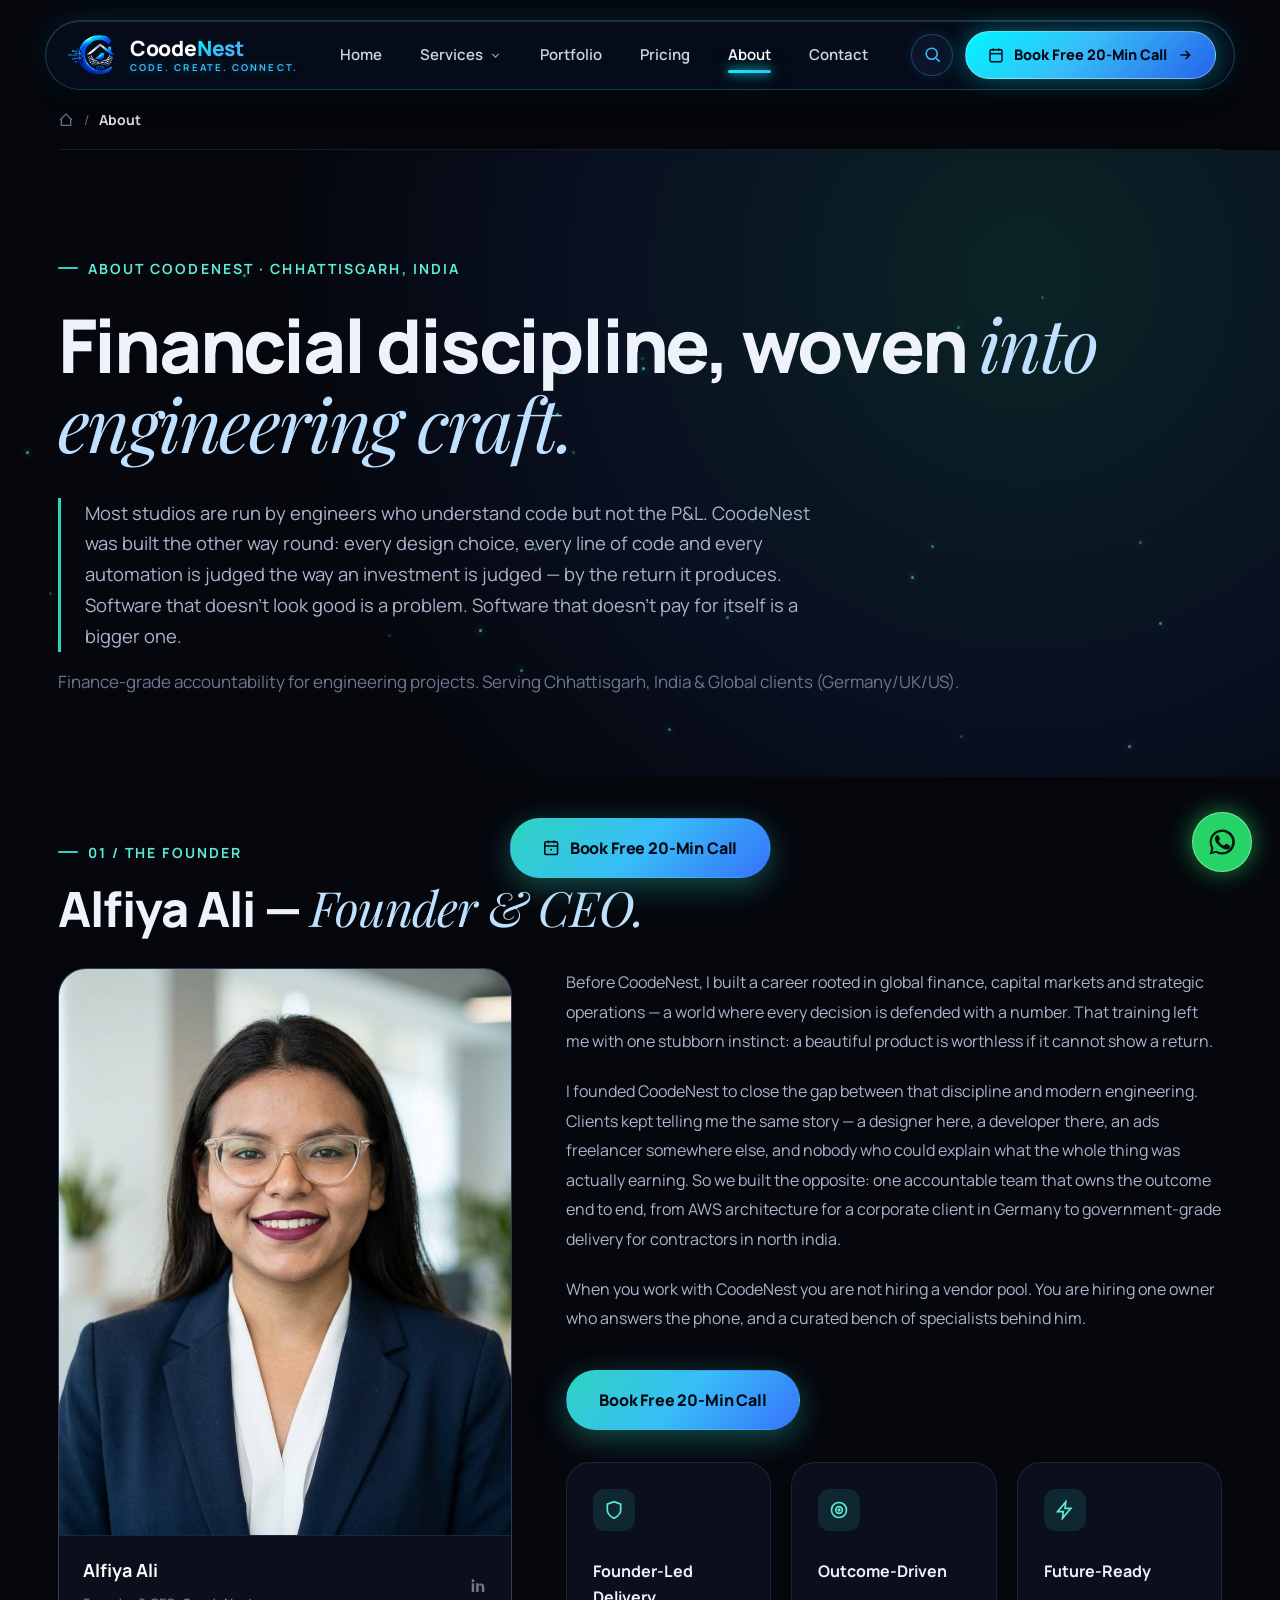
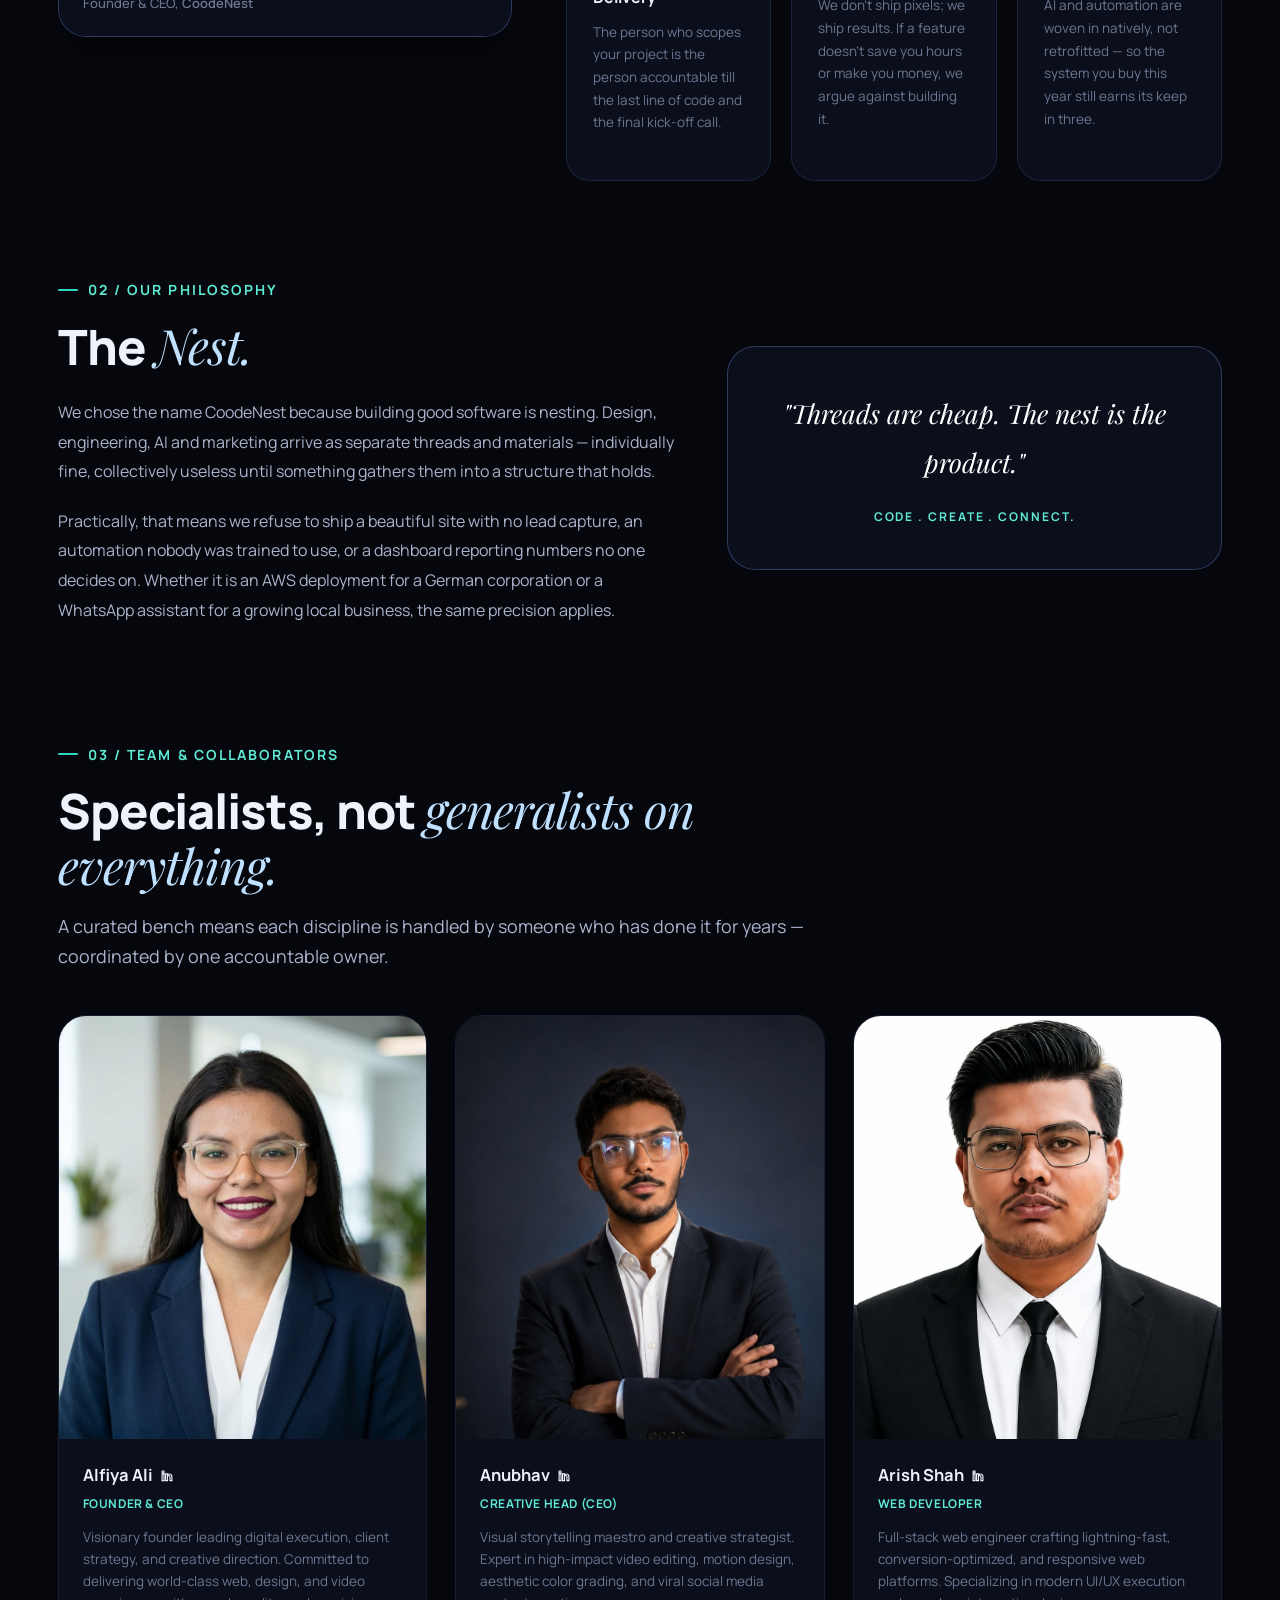
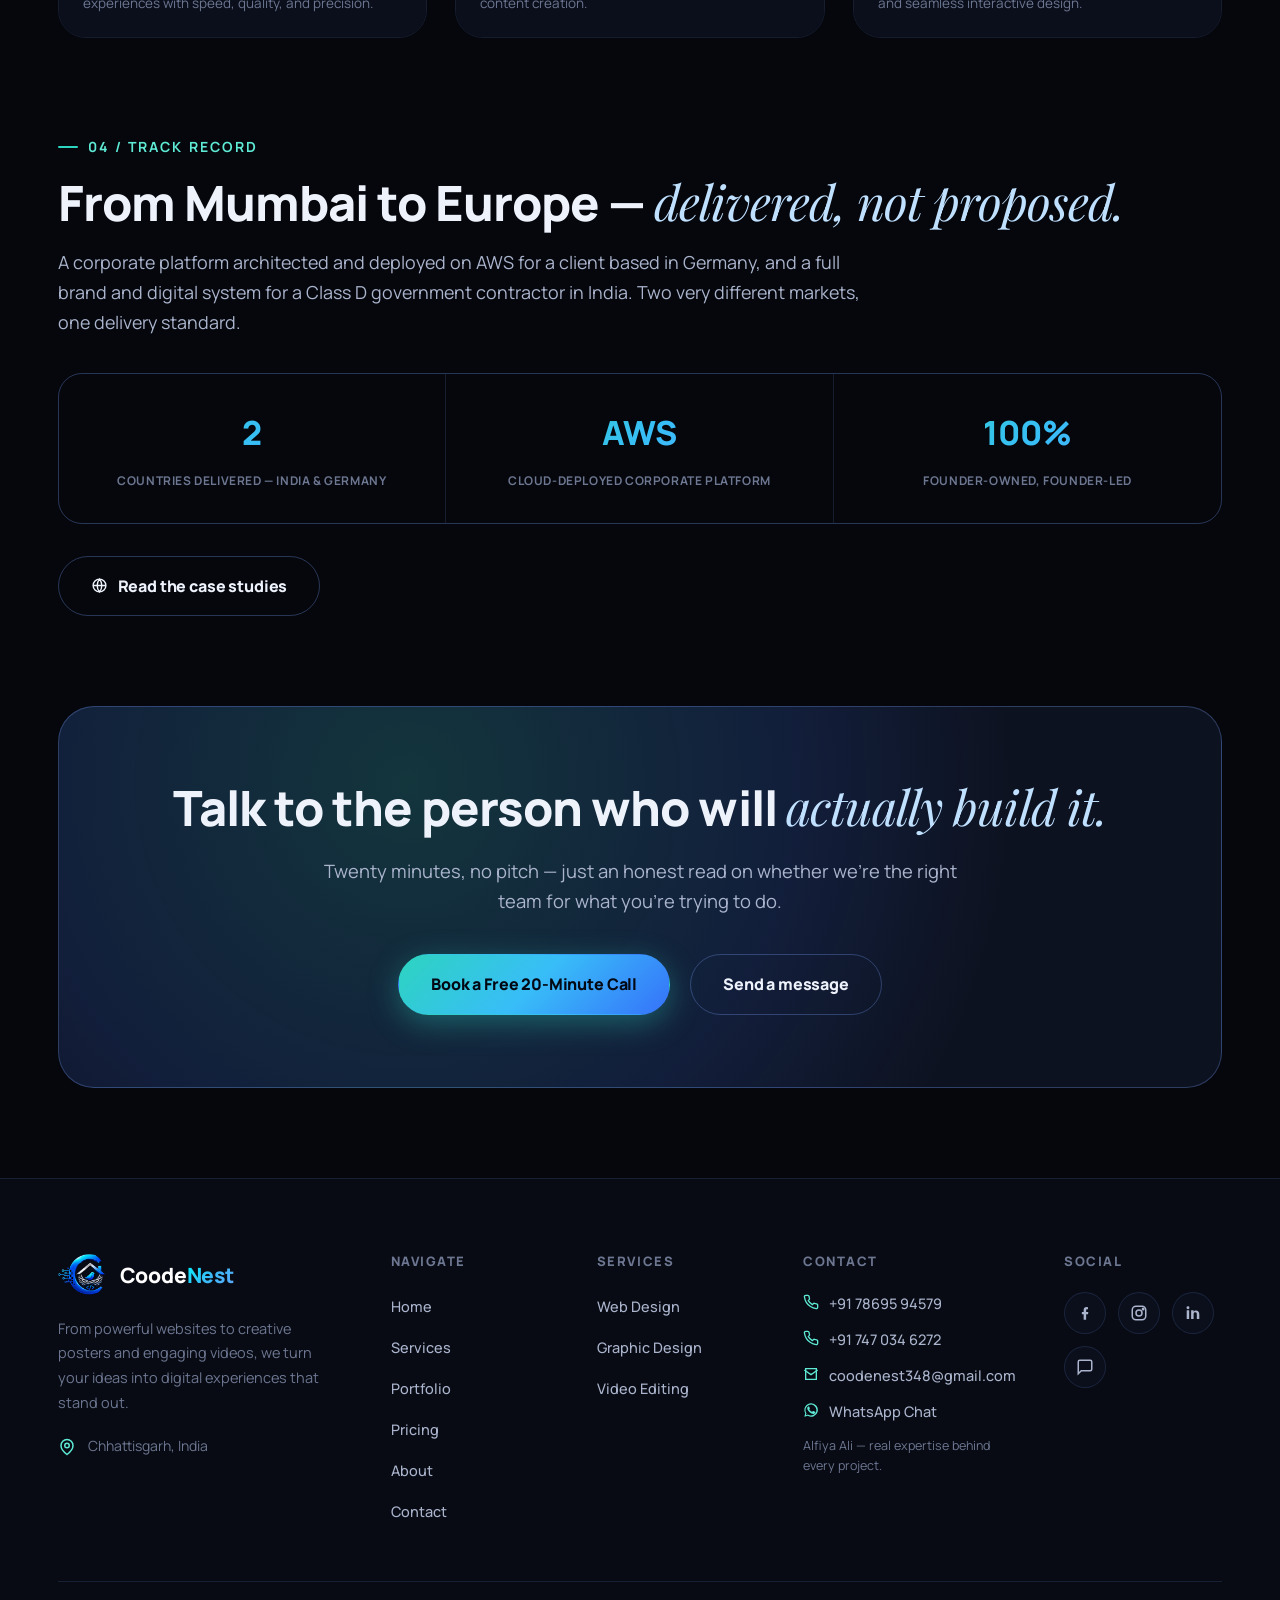
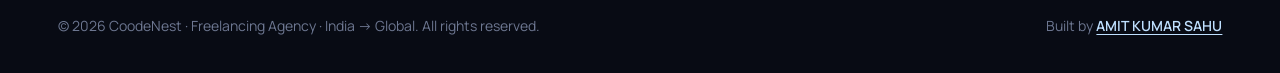
==== commit 109f8e5d: "feat: add Built by AMIT KUMAR SAHU link to footer across all pages" ====
--- a/about.html
+++ b/about.html
@@ -342,7 +342,7 @@
 
     <div class="footer-bottom">
       <span>© 2026 CoodeNest · Freelancing Agency · India → Global. All rights reserved.</span>
-      <span>Crafted with care · Code. Create. Connect.</span>
+      <span>Built by <a href="https://portfolio-website-delta-one-38.vercel.app/" target="_blank" rel="noopener noreferrer" style="color:var(--accent-ice, #5b93ff); font-weight:600; text-decoration:underline; text-underline-offset:3px;">AMIT KUMAR SAHU</a></span>
     </div>
   </div>
 </footer>
